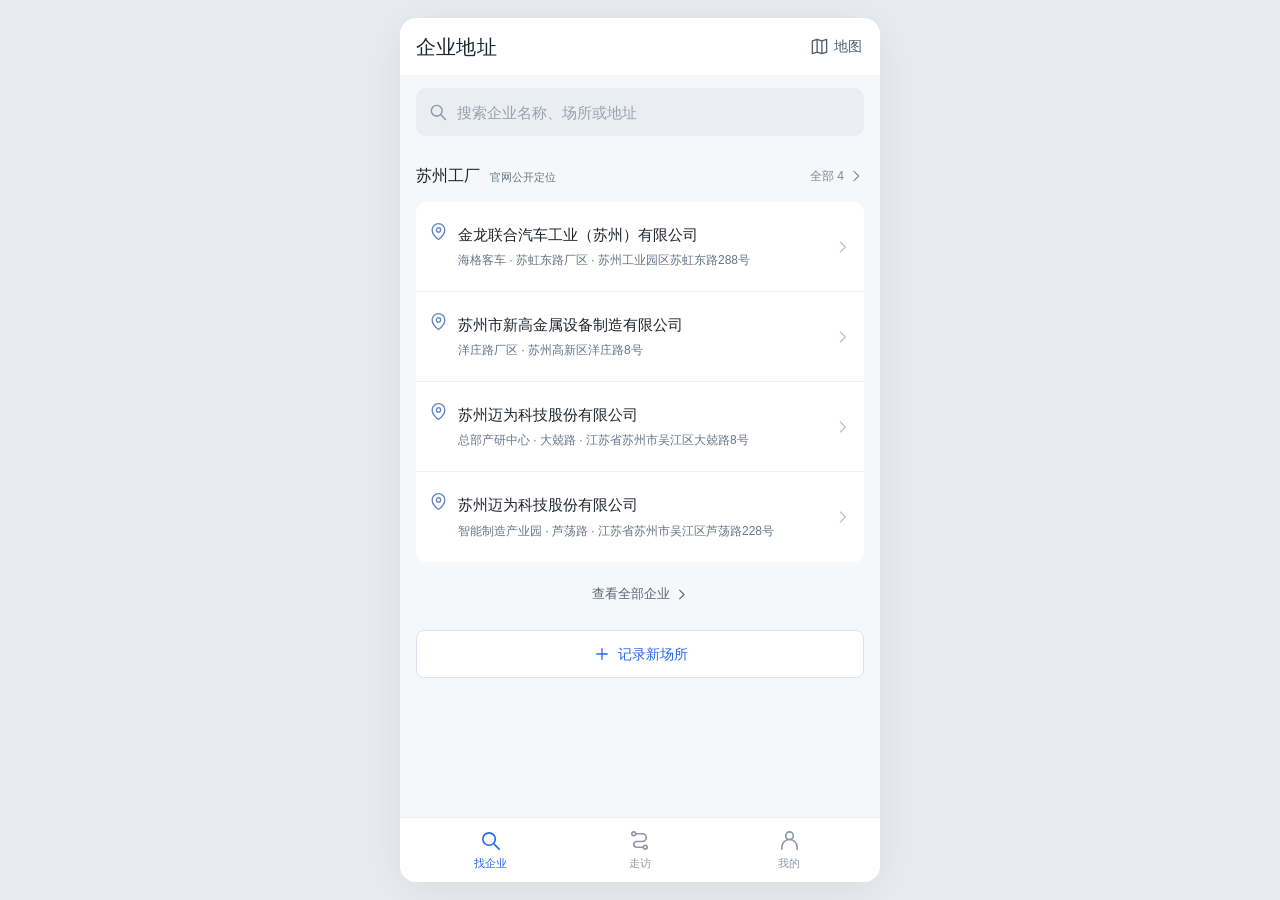
==== index.html @ 763f35fd "Refine mobile address recording, map and visit journeys" ====
﻿<!doctype html>
<html lang="zh-CN">
<head><meta charset="UTF-8"><meta name="viewport" content="width=device-width,initial-scale=1,viewport-fit=cover"><meta name="theme-color" content="#ffffff"><title>地址备忘录</title><link rel="stylesheet" href="vendor/leaflet-1.9.4/leaflet.css"><link rel="stylesheet" href="arrival-guide.css?v=20261104-h5-refine1"><link rel="stylesheet" href="user-styles.css?v=20261104-h5-refine1"><link rel="stylesheet" href="position-editor.css?v=20261104-h5-refine1"><link rel="stylesheet" href="h5-refinement.css?v=20261104-h5-refine1"></head>
<body>
<svg class="symbols" aria-hidden="true" xmlns="http://www.w3.org/2000/svg"><defs>
<symbol id="u-search" viewBox="0 0 24 24"><circle cx="10.5" cy="10.5" r="6.5"/><path d="m16 16 5 5"/></symbol><symbol id="u-map" viewBox="0 0 24 24"><path d="m3 5 6-2 6 2 6-2v16l-6 2-6-2-6 2V5ZM9 3v16m6-14v16"/></symbol><symbol id="u-route" viewBox="0 0 24 24"><circle cx="6" cy="5" r="2"/><circle cx="18" cy="19" r="2"/><path d="M8 5h7a4 4 0 0 1 0 8H9a3 3 0 0 0 0 6h7"/></symbol><symbol id="u-user" viewBox="0 0 24 24"><circle cx="12" cy="7" r="4"/><path d="M4 21v-2a8 8 0 0 1 16 0v2"/></symbol><symbol id="u-pin" viewBox="0 0 24 24"><path d="M20 10c0 6-8 12-8 12S4 16 4 10a8 8 0 1 1 16 0Z"/><circle cx="12" cy="10" r="2.7"/></symbol><symbol id="u-arrow" viewBox="0 0 24 24"><path d="m12 4 8 16-8-4-8 4 8-16Z"/></symbol><symbol id="u-plus" viewBox="0 0 24 24"><path d="M12 5v14M5 12h14"/></symbol><symbol id="u-camera" viewBox="0 0 24 24"><path d="M3 7h4l2-3h6l2 3h4v14H3V7Z"/><circle cx="12" cy="13" r="4"/></symbol><symbol id="u-close" viewBox="0 0 24 24"><path d="m6 6 12 12M6 18 18 6"/></symbol><symbol id="u-check" viewBox="0 0 24 24"><path d="m5 12 4 4L19 6"/></symbol><symbol id="u-clock" viewBox="0 0 24 24"><circle cx="12" cy="12" r="9"/><path d="M12 7v5l3 2"/></symbol><symbol id="u-chevron" viewBox="0 0 24 24"><path d="m9 5 7 7-7 7"/></symbol><symbol id="u-back" viewBox="0 0 24 24"><path d="m15 5-7 7 7 7"/></symbol><symbol id="u-more" viewBox="0 0 24 24"><circle cx="5" cy="12" r="1"/><circle cx="12" cy="12" r="1"/><circle cx="19" cy="12" r="1"/></symbol><symbol id="u-lock" viewBox="0 0 24 24"><rect x="5" y="10" width="14" height="11" rx="2"/><path d="M8 10V7a4 4 0 0 1 8 0v3"/></symbol><symbol id="u-info" viewBox="0 0 24 24"><circle cx="12" cy="12" r="9"/><path d="M12 11v6m0-10v1"/></symbol><symbol id="u-trash" viewBox="0 0 24 24"><path d="M4 7h16m-10 4v6m4-6v6M9 7V4h6v3l1 14H8L9 7Z"/></symbol>
<symbol id="u-edit" viewBox="0 0 24 24"><path d="m14 5 5 5M13 6 5 14l-1 6 6-1L21 8a2 2 0 0 0 0-3l-2-2a2 2 0 0 0-3 0l-3 3ZM11 4H5a2 2 0 0 0-2 2v14a1 1 0 0 0 1 1h14a2 2 0 0 0 2-2v-6"/></symbol>
</defs></svg>
<svg class="symbols" aria-hidden="true" xmlns="http://www.w3.org/2000/svg"><defs>
<symbol id="u-settings" viewBox="0 0 24 24"><path d="m9 3 1-1h4l1 3 3 1 3 2-1 4 1 4-3 2-3 1-1 3h-4l-1-3-3-1-3-2 1-4-1-4 3-2 3-1V3Z"/><circle cx="12" cy="12" r="3.5"/></symbol>
<symbol id="u-filter" viewBox="0 0 24 24"><path d="M4 5h16l-6 7v6l-4 2v-8L4 5Z"/></symbol>
<symbol id="u-down" viewBox="0 0 24 24"><path d="m6 9 6 6 6-6"/></symbol>
<symbol id="u-up" viewBox="0 0 24 24"><path d="m6 15 6-6 6 6"/></symbol>
<symbol id="u-sort" viewBox="0 0 24 24"><path d="M8 4v16m-4-4 4 4 4-4M16 20V4m-4 4 4-4 4 4"/></symbol>
<symbol id="u-list" viewBox="0 0 24 24"><path d="M8 6h12M8 12h12M8 18h12M3 6h1M3 12h1M3 18h1"/></symbol>
<symbol id="u-undo" viewBox="0 0 24 24"><path d="M4 10a8 8 0 1 1 1 8M4 4v6h6"/></symbol>
<symbol id="u-download" viewBox="0 0 24 24"><path d="M12 3v12m-4-4 4 4 4-4M4 15v5h16v-5"/></symbol>
<symbol id="u-phone" viewBox="0 0 24 24"><path d="M6 3h3l2 5-3 2a14 14 0 0 0 6 6l2-3 5 2v3a3 3 0 0 1-3 3C9 20 4 15 3 6a3 3 0 0 1 3-3Z"/></symbol>
</defs></svg>
<div class="phone-app">
  <header class="user-topbar"><div class="user-brand"><span class="brand-pin"><svg><use href="#u-pin"/></svg></span><span>地址备忘录<small>现场地址记录</small></span></div><button class="top-icon" data-action="guide" aria-label="使用说明"><svg><use href="#u-info"/></svg></button></header>
  <main id="user-content" tabindex="-1"></main>
  <nav class="user-tabbar" aria-label="主要导航"><button data-page="home" class="active"><svg><use href="#u-search"/></svg><span>找企业</span></button><button data-page="route"><svg><use href="#u-route"/></svg><span>走访</span><b id="user-route-count" hidden>0</b></button><button data-page="mine"><svg><use href="#u-user"/></svg><span>我的</span></button></nav>
</div>
<dialog id="user-modal"><div class="modal-head"><div><span class="eyebrow" id="user-modal-kicker">地址备忘录</span><h2 id="user-modal-title"></h2></div><button class="top-icon" data-action="close-modal" aria-label="关闭"><svg><use href="#u-close"/></svg></button></div><div id="user-modal-body"></div></dialog>
<aside id="user-detail" class="user-detail" hidden tabindex="-1" role="dialog" aria-modal="true"></aside><div id="user-backdrop" class="user-backdrop" hidden></div><div id="user-toast" class="user-toast" hidden role="status" aria-live="polite"></div><input id="user-photo-file" type="file" accept="image/jpeg,image/png,image/webp" hidden>
<script src="vendor/leaflet-1.9.4/leaflet.js"></script><script src="core.js"></script><script src="maps.js"></script><script src="guide-core.js"></script><script src="user-data.js?v=20261104-h5-refine1"></script><script src="factory-data.js?v=20261104-h5-refine1"></script><script src="location-map.js?v=20261104-h5-refine1"></script><script src="position-editor.js?v=20261104-h5-refine1"></script><script src="arrival-guide.js?v=20261104-h5-refine1"></script><script src="user-app.js?v=20261104-h5-refine1"></script>
</body></html>
---- vendor/leaflet-1.9.4/leaflet.css ----
/* required styles */

.leaflet-pane,
.leaflet-tile,
.leaflet-marker-icon,
.leaflet-marker-shadow,
.leaflet-tile-container,
.leaflet-pane > svg,
.leaflet-pane > canvas,
.leaflet-zoom-box,
.leaflet-image-layer,
.leaflet-layer {
	position: absolute;
	left: 0;
	top: 0;
	}
.leaflet-container {
	overflow: hidden;
	}
.leaflet-tile,
.leaflet-marker-icon,
.leaflet-marker-shadow {
	-webkit-user-select: none;
	   -moz-user-select: none;
	        user-select: none;
	  -webkit-user-drag: none;
	}
/* Prevents IE11 from highlighting tiles in blue */
.leaflet-tile::selection {
	background: transparent;
}
/* Safari renders non-retina tile on retina better with this, but Chrome is worse */
.leaflet-safari .leaflet-tile {
	image-rendering: -webkit-optimize-contrast;
	}
/* hack that prevents hw layers "stretching" when loading new tiles */
.leaflet-safari .leaflet-tile-container {
	width: 1600px;
	height: 1600px;
	-webkit-transform-origin: 0 0;
	}
.leaflet-marker-icon,
.leaflet-marker-shadow {
	display: block;
	}
/* .leaflet-container svg: reset svg max-width decleration shipped in Joomla! (joomla.org) 3.x */
/* .leaflet-container img: map is broken in FF if you have max-width: 100% on tiles */
.leaflet-container .leaflet-overlay-pane svg {
	max-width: none !important;
	max-height: none !important;
	}
.leaflet-container .leaflet-marker-pane img,
.leaflet-container .leaflet-shadow-pane img,
.leaflet-container .leaflet-tile-pane img,
.leaflet-container img.leaflet-image-layer,
.leaflet-container .leaflet-tile {
	max-width: none !important;
	max-height: none !important;
	width: auto;
	padding: 0;
	}

.leaflet-container img.leaflet-tile {
	/* See: https://bugs.chromium.org/p/chromium/issues/detail?id=600120 */
	mix-blend-mode: plus-lighter;
}

.leaflet-container.leaflet-touch-zoom {
	-ms-touch-action: pan-x pan-y;
	touch-action: pan-x pan-y;
	}
.leaflet-container.leaflet-touch-drag {
	-ms-touch-action: pinch-zoom;
	/* Fallback for FF which doesn't support pinch-zoom */
	touch-action: none;
	touch-action: pinch-zoom;
}
.leaflet-container.leaflet-touch-drag.leaflet-touch-zoom {
	-ms-touch-action: none;
	touch-action: none;
}
.leaflet-container {
	-webkit-tap-highlight-color: transparent;
}
.leaflet-container a {
	-webkit-tap-highlight-color: rgba(51, 181, 229, 0.4);
}
.leaflet-tile {
	filter: inherit;
	visibility: hidden;
	}
.leaflet-tile-loaded {
	visibility: inherit;
	}
.leaflet-zoom-box {
	width: 0;
	height: 0;
	-moz-box-sizing: border-box;
	     box-sizing: border-box;
	z-index: 800;
	}
/* workaround for https://bugzilla.mozilla.org/show_bug.cgi?id=888319 */
.leaflet-overlay-pane svg {
	-moz-user-select: none;
	}

.leaflet-pane         { z-index: 400; }

.leaflet-tile-pane    { z-index: 200; }
.leaflet-overlay-pane { z-index: 400; }
.leaflet-shadow-pane  { z-index: 500; }
.leaflet-marker-pane  { z-index: 600; }
.leaflet-tooltip-pane   { z-index: 650; }
.leaflet-popup-pane   { z-index: 700; }

.leaflet-map-pane canvas { z-index: 100; }
.leaflet-map-pane svg    { z-index: 200; }

.leaflet-vml-shape {
	width: 1px;
	height: 1px;
	}
.lvml {
	behavior: url(#default#VML);
	display: inline-block;
	position: absolute;
	}


/* control positioning */

.leaflet-control {
	position: relative;
	z-index: 800;
	pointer-events: visiblePainted; /* IE 9-10 doesn't have auto */
	pointer-events: auto;
	}
.leaflet-top,
.leaflet-bottom {
	position: absolute;
	z-index: 1000;
	pointer-events: none;
	}
.leaflet-top {
	top: 0;
	}
.leaflet-right {
	right: 0;
	}
.leaflet-bottom {
	bottom: 0;
	}
.leaflet-left {
	left: 0;
	}
.leaflet-control {
	float: left;
	clear: both;
	}
.leaflet-right .leaflet-control {
	float: right;
	}
.leaflet-top .leaflet-control {
	margin-top: 10px;
	}
.leaflet-bottom .leaflet-control {
	margin-bottom: 10px;
	}
.leaflet-left .leaflet-control {
	margin-left: 10px;
	}
.leaflet-right .leaflet-control {
	margin-right: 10px;
	}


/* zoom and fade animations */

.leaflet-fade-anim .leaflet-popup {
	opacity: 0;
	-webkit-transition: opacity 0.2s linear;
	   -moz-transition: opacity 0.2s linear;
	        transition: opacity 0.2s linear;
	}
.leaflet-fade-anim .leaflet-map-pane .leaflet-popup {
	opacity: 1;
	}
.leaflet-zoom-animated {
	-webkit-transform-origin: 0 0;
	    -ms-transform-origin: 0 0;
	        transform-origin: 0 0;
	}
svg.leaflet-zoom-animated {
	will-change: transform;
}

.leaflet-zoom-anim .leaflet-zoom-animated {
	-webkit-transition: -webkit-transform 0.25s cubic-bezier(0,0,0.25,1);
	   -moz-transition:    -moz-transform 0.25s cubic-bezier(0,0,0.25,1);
	        transition:         transform 0.25s cubic-bezier(0,0,0.25,1);
	}
.leaflet-zoom-anim .leaflet-tile,
.leaflet-pan-anim .leaflet-tile {
	-webkit-transition: none;
	   -moz-transition: none;
	        transition: none;
	}

.leaflet-zoom-anim .leaflet-zoom-hide {
	visibility: hidden;
	}


/* cursors */

.leaflet-interactive {
	cursor: pointer;
	}
.leaflet-grab {
	cursor: -webkit-grab;
	cursor:    -moz-grab;
	cursor:         grab;
	}
.leaflet-crosshair,
.leaflet-crosshair .leaflet-interactive {
	cursor: crosshair;
	}
.leaflet-popup-pane,
.leaflet-control {
	cursor: auto;
	}
.leaflet-dragging .leaflet-grab,
.leaflet-dragging .leaflet-grab .leaflet-interactive,
.leaflet-dragging .leaflet-marker-draggable {
	cursor: move;
	cursor: -webkit-grabbing;
	cursor:    -moz-grabbing;
	cursor:         grabbing;
	}

/* marker & overlays interactivity */
.leaflet-marker-icon,
.leaflet-marker-shadow,
.leaflet-image-layer,
.leaflet-pane > svg path,
.leaflet-tile-container {
	pointer-events: none;
	}

.leaflet-marker-icon.leaflet-interactive,
.leaflet-image-layer.leaflet-interactive,
.leaflet-pane > svg path.leaflet-interactive,
svg.leaflet-image-layer.leaflet-interactive path {
	pointer-events: visiblePainted; /* IE 9-10 doesn't have auto */
	pointer-events: auto;
	}

/* visual tweaks */

.leaflet-container {
	background: #ddd;
	outline-offset: 1px;
	}
.leaflet-container a {
	color: #0078A8;
	}
.leaflet-zoom-box {
	border: 2px dotted #38f;
	background: rgba(255,255,255,0.5);
	}


/* general typography */
.leaflet-container {
	font-family: "Helvetica Neue", Arial, Helvetica, sans-serif;
	font-size: 12px;
	font-size: 0.75rem;
	line-height: 1.5;
	}


/* general toolbar styles */

.leaflet-bar {
	box-shadow: 0 1px 5px rgba(0,0,0,0.65);
	border-radius: 4px;
	}
.leaflet-bar a {
	background-color: #fff;
	border-bottom: 1px solid #ccc;
	width: 26px;
	height: 26px;
	line-height: 26px;
	display: block;
	text-align: center;
	text-decoration: none;
	color: black;
	}
.leaflet-bar a,
.leaflet-control-layers-toggle {
	background-position: 50% 50%;
	background-repeat: no-repeat;
	display: block;
	}
.leaflet-bar a:hover,
.leaflet-bar a:focus {
	background-color: #f4f4f4;
	}
.leaflet-bar a:first-child {
	border-top-left-radius: 4px;
	border-top-right-radius: 4px;
	}
.leaflet-bar a:last-child {
	border-bottom-left-radius: 4px;
	border-bottom-right-radius: 4px;
	border-bottom: none;
	}
.leaflet-bar a.leaflet-disabled {
	cursor: default;
	background-color: #f4f4f4;
	color: #bbb;
	}

.leaflet-touch .leaflet-bar a {
	width: 30px;
	height: 30px;
	line-height: 30px;
	}
.leaflet-touch .leaflet-bar a:first-child {
	border-top-left-radius: 2px;
	border-top-right-radius: 2px;
	}
.leaflet-touch .leaflet-bar a:last-child {
	border-bottom-left-radius: 2px;
	border-bottom-right-radius: 2px;
	}

/* zoom control */

.leaflet-control-zoom-in,
.leaflet-control-zoom-out {
	font: bold 18px 'Lucida Console', Monaco, monospace;
	text-indent: 1px;
	}

.leaflet-touch .leaflet-control-zoom-in, .leaflet-touch .leaflet-control-zoom-out  {
	font-size: 22px;
	}


/* layers control */

.leaflet-control-layers {
	box-shadow: 0 1px 5px rgba(0,0,0,0.4);
	background: #fff;
	border-radius: 5px;
	}
.leaflet-control-layers-toggle {
	background-image: url(images/layers.png);
	width: 36px;
	height: 36px;
	}
.leaflet-retina .leaflet-control-layers-toggle {
	background-image: url(images/layers-2x.png);
	background-size: 26px 26px;
	}
.leaflet-touch .leaflet-control-layers-toggle {
	width: 44px;
	height: 44px;
	}
.leaflet-control-layers .leaflet-control-layers-list,
.leaflet-control-layers-expanded .leaflet-control-layers-toggle {
	display: none;
	}
.leaflet-control-layers-expanded .leaflet-control-layers-list {
	display: block;
	position: relative;
	}
.leaflet-control-layers-expanded {
	padding: 6px 10px 6px 6px;
	color: #333;
	background: #fff;
	}
.leaflet-control-layers-scrollbar {
	overflow-y: scroll;
	overflow-x: hidden;
	padding-right: 5px;
	}
.leaflet-control-layers-selector {
	margin-top: 2px;
	position: relative;
	top: 1px;
	}
.leaflet-control-layers label {
	display: block;
	font-size: 13px;
	font-size: 1.08333em;
	}
.leaflet-control-layers-separator {
	height: 0;
	border-top: 1px solid #ddd;
	margin: 5px -10px 5px -6px;
	}

/* Default icon URLs */
.leaflet-default-icon-path { /* used only in path-guessing heuristic, see L.Icon.Default */
	background-image: url(images/marker-icon.png);
	}


/* attribution and scale controls */

.leaflet-container .leaflet-control-attribution {
	background: #fff;
	background: rgba(255, 255, 255, 0.8);
	margin: 0;
	}
.leaflet-control-attribution,
.leaflet-control-scale-line {
	padding: 0 5px;
	color: #333;
	line-height: 1.4;
	}
.leaflet-control-attribution a {
	text-decoration: none;
	}
.leaflet-control-attribution a:hover,
.leaflet-control-attribution a:focus {
	text-decoration: underline;
	}
.leaflet-attribution-flag {
	display: inline !important;
	vertical-align: baseline !important;
	width: 1em;
	height: 0.6669em;
	}
.leaflet-left .leaflet-control-scale {
	margin-left: 5px;
	}
.leaflet-bottom .leaflet-control-scale {
	margin-bottom: 5px;
	}
.leaflet-control-scale-line {
	border: 2px solid #777;
	border-top: none;
	line-height: 1.1;
	padding: 2px 5px 1px;
	white-space: nowrap;
	-moz-box-sizing: border-box;
	     box-sizing: border-box;
	background: rgba(255, 255, 255, 0.8);
	text-shadow: 1px 1px #fff;
	}
.leaflet-control-scale-line:not(:first-child) {
	border-top: 2px solid #777;
	border-bottom: none;
	margin-top: -2px;
	}
.leaflet-control-scale-line:not(:first-child):not(:last-child) {
	border-bottom: 2px solid #777;
	}

.leaflet-touch .leaflet-control-attribution,
.leaflet-touch .leaflet-control-layers,
.leaflet-touch .leaflet-bar {
	box-shadow: none;
	}
.leaflet-touch .leaflet-control-layers,
.leaflet-touch .leaflet-bar {
	border: 2px solid rgba(0,0,0,0.2);
	background-clip: padding-box;
	}


/* popup */

.leaflet-popup {
	position: absolute;
	text-align: center;
	margin-bottom: 20px;
	}
.leaflet-popup-content-wrapper {
	padding: 1px;
	text-align: left;
	border-radius: 12px;
	}
.leaflet-popup-content {
	margin: 13px 24px 13px 20px;
	line-height: 1.3;
	font-size: 13px;
	font-size: 1.08333em;
	min-height: 1px;
	}
.leaflet-popup-content p {
	margin: 17px 0;
	margin: 1.3em 0;
	}
.leaflet-popup-tip-container {
	width: 40px;
	height: 20px;
	position: absolute;
	left: 50%;
	margin-top: -1px;
	margin-left: -20px;
	overflow: hidden;
	pointer-events: none;
	}
.leaflet-popup-tip {
	width: 17px;
	height: 17px;
	padding: 1px;

	margin: -10px auto 0;
	pointer-events: auto;

	-webkit-transform: rotate(45deg);
	   -moz-transform: rotate(45deg);
	    -ms-transform: rotate(45deg);
	        transform: rotate(45deg);
	}
.leaflet-popup-content-wrapper,
.leaflet-popup-tip {
	background: white;
	color: #333;
	box-shadow: 0 3px 14px rgba(0,0,0,0.4);
	}
.leaflet-container a.leaflet-popup-close-button {
	position: absolute;
	top: 0;
	right: 0;
	border: none;
	text-align: center;
	width: 24px;
	height: 24px;
	font: 16px/24px Tahoma, Verdana, sans-serif;
	color: #757575;
	text-decoration: none;
	background: transparent;
	}
.leaflet-container a.leaflet-popup-close-button:hover,
.leaflet-container a.leaflet-popup-close-button:focus {
	color: #585858;
	}
.leaflet-popup-scrolled {
	overflow: auto;
	}

.leaflet-oldie .leaflet-popup-content-wrapper {
	-ms-zoom: 1;
	}
.leaflet-oldie .leaflet-popup-tip {
	width: 24px;
	margin: 0 auto;

	-ms-filter: "progid:DXImageTransform.Microsoft.Matrix(M11=0.70710678, M12=0.70710678, M21=-0.70710678, M22=0.70710678)";
	filter: progid:DXImageTransform.Microsoft.Matrix(M11=0.70710678, M12=0.70710678, M21=-0.70710678, M22=0.70710678);
	}

.leaflet-oldie .leaflet-control-zoom,
.leaflet-oldie .leaflet-control-layers,
.leaflet-oldie .leaflet-popup-content-wrapper,
.leaflet-oldie .leaflet-popup-tip {
	border: 1px solid #999;
	}


/* div icon */

.leaflet-div-icon {
	background: #fff;
	border: 1px solid #666;
	}


/* Tooltip */
/* Base styles for the element that has a tooltip */
.leaflet-tooltip {
	position: absolute;
	padding: 6px;
	background-color: #fff;
	border: 1px solid #fff;
	border-radius: 3px;
	color: #222;
	white-space: nowrap;
	-webkit-user-select: none;
	-moz-user-select: none;
	-ms-user-select: none;
	user-select: none;
	pointer-events: none;
	box-shadow: 0 1px 3px rgba(0,0,0,0.4);
	}
.leaflet-tooltip.leaflet-interactive {
	cursor: pointer;
	pointer-events: auto;
	}
.leaflet-tooltip-top:before,
.leaflet-tooltip-bottom:before,
.leaflet-tooltip-left:before,
.leaflet-tooltip-right:before {
	position: absolute;
	pointer-events: none;
	border: 6px solid transparent;
	background: transparent;
	content: "";
	}

/* Directions */

.leaflet-tooltip-bottom {
	margin-top: 6px;
}
.leaflet-tooltip-top {
	margin-top: -6px;
}
.leaflet-tooltip-bottom:before,
.leaflet-tooltip-top:before {
	left: 50%;
	margin-left: -6px;
	}
.leaflet-tooltip-top:before {
	bottom: 0;
	margin-bottom: -12px;
	border-top-color: #fff;
	}
.leaflet-tooltip-bottom:before {
	top: 0;
	margin-top: -12px;
	margin-left: -6px;
	border-bottom-color: #fff;
	}
.leaflet-tooltip-left {
	margin-left: -6px;
}
.leaflet-tooltip-right {
	margin-left: 6px;
}
.leaflet-tooltip-left:before,
.leaflet-tooltip-right:before {
	top: 50%;
	margin-top: -6px;
	}
.leaflet-tooltip-left:before {
	right: 0;
	margin-right: -12px;
	border-left-color: #fff;
	}
.leaflet-tooltip-right:before {
	left: 0;
	margin-left: -12px;
	border-right-color: #fff;
	}

/* Printing */

@media print {
	/* Prevent printers from removing background-images of controls. */
	.leaflet-control {
		-webkit-print-color-adjust: exact;
		print-color-adjust: exact;
		}
	}
---- arrival-guide.css ----
/* Photo instructions use a continuous reading surface, like an on-site guide. */
#arrival-dialog{--ag-text:#242a2e;--ag-muted:#727b82;--ag-line:#e9ecee;--ag-accent:#dc7434;color:var(--ag-text);border:0;border-radius:0;padding:0;margin:0 auto;top:0;bottom:0;width:100%;max-width:520px;height:100dvh;max-height:100dvh;background:#f5f6f7;overflow:hidden;box-shadow:0 0 28px #0002;font-family:"Microsoft YaHei","PingFang SC",system-ui,sans-serif;font-size:14px;line-height:1.6}
#arrival-dialog[open]{display:flex;flex-direction:column}
#arrival-dialog::backdrop{background:#17242c60;backdrop-filter:none}
#arrival-dialog button{font:inherit;line-height:1.4;border:0;background:transparent;color:inherit;min-height:44px;cursor:pointer}
#arrival-dialog button:disabled{color:#b6bcc1;cursor:default}
#arrival-dialog button:focus-visible,#arrival-dialog textarea:focus-visible{outline:2px solid #167865;outline-offset:-2px}
#arrival-dialog button svg{width:18px;height:18px;flex-shrink:0}
#arrival-dialog h2{font-size:15px;font-weight:600;margin:0;line-height:1.5}
#arrival-dialog p{margin:0;white-space:pre-wrap;overflow-wrap:anywhere}
#arrival-dialog textarea{font-family:inherit;font-size:16px;line-height:1.65;width:100%;resize:vertical;color:var(--ag-text);border:0;background:#f6f7f8;border-radius:4px;padding:12px;min-height:78px;box-sizing:border-box;display:block}
#arrival-dialog textarea::placeholder{color:#929aa1;font-size:14px}
.ag-bar{height:52px;flex-shrink:0;display:grid;grid-template-columns:86px 1fr 86px;align-items:center;background:#fff;border-bottom:1px solid var(--ag-line);z-index:2}
.ag-bar h1{text-align:center;font-size:17px;font-weight:600;margin:0}
#arrival-dialog .ag-bar button{padding:10px}
#arrival-dialog .ag-bar>button:first-child{justify-self:start;width:48px;display:grid;place-items:center}
#arrival-dialog .ag-text{font-size:13px;color:#4c565f}
.ag-body{flex:1;min-height:0;overflow-y:auto;overscroll-behavior:contain;-webkit-overflow-scrolling:touch;scroll-padding-top:12px;padding-bottom:18px}
.ag-place{padding:0 10px;background:#fff}
.ag-cover{height:236px;background:#e9edef;overflow:hidden;position:relative}
.ag-cover>svg,.ag-cover>img{width:100%;height:100%;object-fit:cover;stroke:none}
.ag-cover:has(>svg)::after{content:"示例";position:absolute;top:10px;left:10px;font-size:11px;padding:1px 6px;color:#56666b;background:#ffffffe0;border-radius:2px}
.ag-cover-info{position:absolute;inset:auto 0 0;padding:38px 13px 13px;background:linear-gradient(transparent,#000c);color:#fff;display:flex;gap:10px;align-items:flex-end}
.ag-cover-info>div{min-width:0;flex:1}
#arrival-dialog .ag-cover-info h2{font-size:18px;font-weight:500;line-height:1.4;margin-bottom:6px;overflow-wrap:anywhere}
.ag-cover-info p{font-size:12px;line-height:1.5;color:#ffffffe6}
#arrival-dialog .ag-cover-info>button{display:flex;flex-direction:column;align-items:center;justify-content:center;color:#fff;font-size:11px;padding:2px 0;min-width:42px;gap:3px}
#arrival-dialog .ag-cover-info>button svg{width:22px;height:22px}
.ag-parking{margin:0;padding:12px 10px 10px}
#arrival-dialog .ag-parking h2{font-weight:500;color:#575d61;padding:0 7px 8px}
.ag-parking p{color:#34393d;font-size:14px;background:#fff;border-radius:4px;padding:12px 13px;line-height:1.6}
.ag-route{margin-top:8px;padding:0 10px 12px}
.ag-section-head{display:flex;align-items:center;justify-content:space-between;gap:8px;padding:0 7px;margin-bottom:2px;min-height:46px}
#arrival-dialog .ag-section-head h2{font-weight:500;color:#575d61;font-size:16px}
#arrival-dialog .ag-section-head>button{display:flex;align-items:center;gap:3px;font-size:12px;color:#555d63;padding:8px 0}
#arrival-dialog .ag-section-head>button svg{width:14px;height:14px}
.ag-reader{background:#f7f7f7;padding-bottom:max(12px,env(safe-area-inset-bottom))}
.ag-timeline{margin:0;padding:18px 0 0;list-style:none;background:#fff;border-radius:4px}
.ag-read-step{display:flex;gap:8px;position:relative;padding:0 0 30px}
.ag-read-step:not(:last-child)::before{content:"";position:absolute;left:13px;top:30px;bottom:4px;border-left:2px dotted #e7e7e7}
.ag-step-num{width:26px;flex-shrink:0;font-size:20px;line-height:1.3;color:var(--ag-accent);font-variant-numeric:tabular-nums;background:#fff;z-index:1}
.ag-step-content{min-width:0;flex:1}
.ag-step-content>p{font-size:14px;color:#666;line-height:1.5;padding:0 8px 13px 0}
#arrival-dialog .ag-step-photo{position:relative;width:100%;display:block;padding:0;overflow:hidden;text-align:left;border-radius:3px}
.ag-step-photo canvas,.ag-step-content>canvas{width:100%;height:auto;display:block;background:#eef1f3;min-height:100px}
.ag-step-photo>span{position:absolute;right:6px;bottom:6px;background:#17242ca8;color:#fff;font-size:10px;border-radius:3px;padding:4px 6px}
#arrival-dialog .ag-step-photo>span svg{height:12px;width:12px}
.ag-footer{flex-shrink:0;padding:10px 16px max(8px,env(safe-area-inset-bottom));background:#fff;border-top:1px solid var(--ag-line);display:flex;flex-direction:column;gap:4px}
#arrival-dialog .ag-primary{background:#087f70;color:#fff;width:100%;border-radius:5px;min-height:46px;font-size:15px;font-weight:500;padding:10px 14px;display:flex;gap:6px;align-items:center;justify-content:center}
#arrival-dialog .ag-primary:disabled{background:#c5cecc;color:#fff}
.ag-footer>small{font-size:10px;color:#8c969c;text-align:center}
.ag-updated{font-size:11px;color:#858e94;padding:14px}
.ag-edit-intro{padding:17px 16px;background:#fff}
.ag-edit-intro p{font-size:12px;color:#7c858d;margin-top:4px!important}
.ag-position,.ag-parking-edit{padding:14px 16px;background:white;margin-top:8px}
.ag-position>div{display:flex;align-items:center;justify-content:space-between}
#arrival-dialog .ag-position button{font-size:12px;color:#087f70;display:flex;align-items:center;gap:4px;padding:4px 0}
.ag-coordinate,.ag-position-hint{font-size:11px;color:#7c858d;margin:1px 0 10px!important}
.ag-field{display:block}
.ag-field>span{display:block;font-size:13px;margin:0 0 7px;font-weight:500}
.ag-edit-route-head{padding:18px 16px 10px}
.ag-edit-route-head>p{color:#7c858d;font-size:12px;margin-top:3px!important}
.ag-edit-step{background:#fff;padding:10px 14px 14px;margin:0 12px 10px;border:1px solid var(--ag-line);border-radius:5px;scroll-margin-top:12px}
.ag-edit-step>header{display:flex;align-items:center;justify-content:space-between;gap:4px;margin-bottom:7px}
.ag-edit-step>header>b{font-size:14px;font-weight:550;white-space:nowrap}
.ag-edit-step>header>b>span{font-size:19px;color:var(--ag-accent);margin-right:5px;font-weight:400}
.ag-edit-step>header>div{display:flex;gap:0}
#arrival-dialog .ag-edit-step>header button{min-width:44px;padding:4px;color:#7c858d;font-size:18px}
#arrival-dialog .ag-edit-step>header button:disabled{color:#c9cfd3}
.ag-photo-input{position:relative;display:block;min-height:130px;background:#f6f7f8;border:1px dashed #d7dde0;border-radius:4px;overflow:hidden;cursor:pointer}
.ag-photo-input canvas{display:block;width:100%;height:auto}
.ag-photo-input input,.ag-feedback-upload input{position:absolute;width:100%;height:100%;inset:0;opacity:0;cursor:pointer}
.ag-photo-input:focus-within,.ag-feedback-upload:focus-within{outline:2px solid #167865}
.ag-photo-empty{min-height:130px;display:flex;flex-direction:column;align-items:center;justify-content:center;gap:7px;color:#606d76;font-size:14px}
.ag-photo-empty svg{width:28px;height:28px;color:#86949d}
.ag-photo-empty small{font-size:11px;color:#919ba2}
.ag-replace{position:absolute;bottom:7px;right:7px;color:#fff;background:#17242ca8;padding:4px 8px;border-radius:3px;font-size:11px}
.ag-photo-tools{display:flex;align-items:center;justify-content:space-between;gap:6px}
#arrival-dialog .ag-photo-tools button{font-size:12px;color:#697880;padding:0 2px}
.ag-step-text{display:block;margin-top:10px;background:#f6f7f8;border-radius:4px}
#arrival-dialog .ag-step-text textarea{min-height:90px;padding-bottom:0}
.ag-step-text small{font-size:11px;color:#969fa6;display:block;text-align:right;padding:3px 10px 7px}
#arrival-dialog .ag-add-step{border:1px dashed #cbd3d7;border-radius:5px;margin:2px 12px 12px;width:calc(100% - 24px);min-height:48px;display:flex;align-items:center;justify-content:center;gap:6px;background:white;color:#556770;font-size:14px}
.ag-error{margin:10px 14px!important;font-size:13px;color:#a63b27;background:#fff0ea;padding:10px;border-radius:4px}
.ag-busy{color:#087f70;font-size:12px;padding:8px 16px}
.ag-feedback-form{padding:20px 16px;background:#fff}
.ag-feedback-form>p{font-size:12px;color:#838d95;margin-top:4px!important}
.ag-feedback-upload{display:flex;align-items:center;justify-content:center;flex-direction:column;gap:6px;width:100px;height:100px;border:1px solid #d5dce0;border-radius:5px;position:relative;margin:14px 0 22px;color:#818b92;overflow:hidden;font-size:13px}
.ag-feedback-upload svg{width:28px;height:28px}
.ag-feedback-upload img{width:100%;height:100%;object-fit:cover}
.ag-feedback-text{display:block;background:#f6f7f8;border-radius:4px}
.ag-feedback-text b{display:block;font-size:15px;padding:0 0 12px;background:#fff;font-weight:600}
.ag-feedback-text small{display:block;text-align:right;padding:0 12px 8px;color:#98a0a6;font-size:12px}
.ag-local-note{padding-top:14px;line-height:1.7}
.ag-feedback-list{background:#fff;margin-top:8px;padding:14px}
.ag-feedback-record{padding:10px 0;border-bottom:1px solid var(--ag-line)}
.ag-feedback-record p{font-size:13px}
.ag-feedback-record small{font-size:11px;color:#8b969e}
.ag-record-tools{margin:12px 16px}
#arrival-dialog .ag-record-tools button{display:flex;align-items:center;justify-content:space-between;width:100%;font-size:13px;color:#6f787e}
.ag-submit{gap:8px;border-top:0;padding:8px 16px max(12px,env(safe-area-inset-bottom))}
#arrival-dialog .ag-submit .ag-primary{border-radius:24px;background:#ffdf47;color:#282c30;font-weight:500}
.ag-submit>small{font-size:11px;color:#989c9f}
#arrival-dialog .ag-feedback-photo{width:80px;padding:0;display:block;margin:6px 0}
.ag-feedback-photo img{display:block;width:80px;height:70px;object-fit:cover;border-radius:3px}
.ag-preview-note{font-size:12px;color:#986a31;background:#fff5e7;padding:8px 16px}
.ag-preview-title{padding:18px 16px 10px}
.ag-preview-timeline{background:white;padding:16px}
.ag-annotation{padding:16px;background:#f3f4f5}
.ag-annotation p{font-size:12px;color:#77828b;padding:0 0 12px}
#ag-mark-canvas{display:block;width:100%;height:auto;background:#e1e6e9;touch-action:none;cursor:crosshair}
.ag-mark-tools{display:flex;margin:12px 0;gap:8px}
#arrival-dialog .ag-mark-tools button{flex:1;border:1px solid #d1d9de;border-radius:4px;background:#fff;font-size:13px}
#arrival-dialog .ag-mark-tools button.active{border-color:#087f70;color:#087f70;background:#ecf4f1}
#arrival-dialog.ag-dark{background:#171b1e;color:#fff}
.ag-dark .ag-bar{background:#171b1e;border-color:#303639}
#arrival-dialog.ag-dark .ag-text{color:#fff}
.ag-lightbox{flex:1;min-height:0;overflow:auto;display:flex;align-items:center}
.ag-lightbox canvas{width:100%;height:auto;display:block;flex-shrink:0}
.ag-lightbox.ag-zoomed{display:block}
.ag-lightbox.ag-zoomed canvas{width:200%;max-width:none}
.ag-photo-caption{font-size:13px;flex-shrink:0;padding:16px 16px max(20px,env(safe-area-inset-bottom))}
.ag-empty{padding:35px 10px;color:#8a949c;text-align:center;font-size:14px}
#arrival-dialog .ag-empty button{display:block;margin:8px auto;color:#087f70}
.ag-exit{padding:24px 16px}
.ag-exit>p{margin:8px 0 24px!important;color:#717d85}
.ag-exit>button{margin:8px 0;width:100%}
.ag-sr{position:absolute;width:1px;height:1px;padding:0;overflow:hidden;clip:rect(0,0,0,0);white-space:nowrap}
.arrival-preview{border:1px solid #e5e9e8;background:white;border-radius:5px;overflow:hidden}
.arrival-preview-head{display:flex;align-items:center;justify-content:space-between;gap:10px;padding:0 12px}
.arrival-preview-head h2{font-size:14px!important;margin:0!important}
.arrival-preview-head button{border:0;background:none;min-height:44px;color:#677b72;font-size:12px}
.arrival-preview-open{display:flex;gap:12px;width:100%;text-align:left;background:white;border:0;border-top:1px solid #eef1ee;padding:12px;align-items:center;min-height:74px}
.arrival-preview-open>span{flex:1;font-size:13px;line-height:1.7;white-space:pre-wrap;display:-webkit-box;-webkit-line-clamp:2;-webkit-box-orient:vertical;overflow:hidden}
.arrival-preview-open>svg{flex-shrink:0;color:#8d9c94;width:16px}
.arrival-preview-foot{border-top:1px solid #eef1ee;padding:9px 12px;font-size:11px;color:#91a097}
@media(min-width:521px){#arrival-dialog{top:12px;bottom:12px;height:calc(100dvh - 24px);max-height:calc(100dvh - 24px);border-radius:10px}}

.ag-public-source{display:flex;align-items:center;justify-content:space-between;gap:8px;padding:8px 16px;background:#fff;border-bottom:1px solid #eef1ee;font-size:12px;color:#819087}.ag-public-source a{color:#49836a;flex-shrink:0;display:flex;align-items:center;min-height:44px;text-decoration:none}
.ag-cover.ag-cover-compact{height:112px}.ag-cover-empty{height:100%;display:flex;align-items:flex-start;justify-content:center;gap:7px;padding:16px 16px 62px;background:#edf1f3;color:#859198;font-size:12px}.ag-cover-empty svg{width:18px;height:18px}.ag-cover-compact .ag-cover-info{padding:19px 13px 10px;background:linear-gradient(transparent,#000b)}.ag-cover-compact .ag-cover-info h2{font-size:16px}
---- user-styles.css ----
@charset "UTF-8";
:root{--ink:#20242b;--muted:#858b94;--line:#edf0f3;--blue:#2867e8;--blue-soft:#eef4ff;--surface:#f6f7f9;--nav:calc(64px + env(safe-area-inset-bottom));font-family:-apple-system,BlinkMacSystemFont,"Segoe UI","Microsoft YaHei",sans-serif;color:var(--ink);font-synthesis:none}
*{box-sizing:border-box}body{margin:0;background:#e8ebef;font-size:15px;line-height:1.5}button,input,textarea,select{font:inherit;color:inherit}button,a{-webkit-tap-highlight-color:transparent}button{cursor:pointer;border:0;background:none;min-height:44px}button:disabled{color:#bec3cb!important;cursor:default}button:focus-visible,a:focus-visible,input:focus-visible,textarea:focus-visible{outline:2px solid var(--blue);outline-offset:2px}input,textarea{font-size:16px}button svg,a svg{flex-shrink:0}svg{width:22px;height:22px;fill:none;stroke:currentColor;stroke-width:1.7;stroke-linecap:round;stroke-linejoin:round;vertical-align:middle}.symbols{position:absolute;width:0;height:0;overflow:hidden}[hidden]{display:none!important}h1,h2,h3,p{margin:0}h2{font-size:17px;line-height:1.5}small{font-size:12px}.muted{color:var(--muted)}.sr-only{position:absolute;width:1px;height:1px;overflow:hidden;clip:rect(0,0,0,0)}
.phone-app{width:100%;max-width:480px;min-height:100dvh;margin:auto;background:var(--surface);position:relative}.user-topbar{height:58px;background:white;display:flex;align-items:center;justify-content:space-between;padding:0 16px;position:sticky;top:0;z-index:20;border-bottom:1px solid #f5f6f7}.page-heading{display:flex;align-items:center;gap:4px;min-width:0}.page-heading h1{font-size:20px;font-weight:650;letter-spacing:.2px}.page-heading>.icon-button{margin-left:-12px}.header-action{display:flex;gap:5px;align-items:center;padding:0 2px;color:#545d6c;font-size:14px}.header-action svg{width:19px;height:19px}.icon-button{display:inline-flex;align-items:center;justify-content:center;padding:10px;min-width:44px;min-height:44px;color:#79818e;border-radius:8px}.icon-button.is-added{color:var(--blue)}.icon-button:active{background:#eff2f6}#user-content{padding:0 16px calc(var(--nav) + 24px);min-height:calc(100dvh - 58px)}#user-content.has-dock{padding-bottom:calc(var(--nav) + 104px)}
.user-tabbar{position:fixed;bottom:0;left:50%;transform:translateX(-50%);width:100%;max-width:480px;min-height:var(--nav);padding:5px 16px calc(5px + env(safe-area-inset-bottom));display:flex;background:#fff;border-top:1px solid var(--line);z-index:30}.user-tabbar button{flex:1;position:relative;display:flex;flex-direction:column;align-items:center;justify-content:center;gap:3px;color:#9197a0;font-size:11px;min-height:54px}.user-tabbar button svg{width:23px;height:23px}.user-tabbar .active{color:var(--blue);font-weight:600}.user-tabbar b{position:absolute;top:3px;left:calc(50% + 8px);font-size:10px;color:#fff;background:#ef7557;min-width:16px;height:16px;line-height:16px;border-radius:8px;padding:0 4px}
.search-area{padding:12px 0 4px}.search-box{height:48px;display:flex;align-items:center;gap:9px;border-radius:10px;background:#eaeef3;padding:0 12px;color:#8b94a2}.search-box>svg{width:20px;height:20px}.search-box input{flex:1;min-width:0;width:100%;border:0;outline:0;background:none;height:48px;font-size:15px;color:var(--ink);padding:0}.search-box input::-webkit-search-cancel-button{display:none}.search-box input::placeholder{color:#9aA1ad}.clear-search{display:none;min-width:32px;min-height:44px;margin-right:-8px;padding:4px}.clear-search.visible{display:grid;place-items:center}.clear-search svg{width:17px;height:17px}.recent-section{padding-top:18px}.section-heading{display:flex;align-items:center;justify-content:space-between;gap:6px;min-height:52px}.section-heading h2{font-size:16px;font-weight:600}.section-heading h2 small{font-weight:400;color:#949ba6;margin-left:4px}.section-heading>.icon-button{margin-right:-8px}.recent-list{background:#fff;border-radius:12px;overflow:hidden}.recent-item{display:flex;align-items:center;gap:12px;padding:16px 14px;width:100%;text-align:left;border-bottom:1px solid var(--line)}.recent-item:last-child{border-bottom:0}.recent-icon{color:#a4abb5;align-self:flex-start;margin-top:2px}.recent-icon svg{width:19px;height:19px}.recent-item>span:nth-child(2){min-width:0;flex:1}.recent-item b{font-size:15px;font-weight:500;display:block;line-height:1.55}.recent-item small{display:block;font-size:12px;color:#9299a3;white-space:nowrap;overflow:hidden;text-overflow:ellipsis;margin-top:5px}.recent-item>svg{width:17px;color:#bdc2ca}.browse-all{display:flex;align-items:center;justify-content:center;gap:4px;width:100%;color:#7d8796;font-size:13px;margin-top:18px}.browse-all svg{width:15px;height:15px}.quiet-empty{padding:22px 16px;text-align:center;color:#929aa7;font-size:13px}.search-tools{display:flex;align-items:center;justify-content:space-between;gap:8px;padding-top:8px}.filter-scroll{display:flex;gap:8px;min-width:0}.filter-chip{display:inline-flex;align-items:center;gap:5px;min-height:40px;color:#6d7685;background:#fff;border-radius:7px;padding:0 10px;font-size:13px;white-space:nowrap}.filter-chip svg{width:15px;height:15px}.filter-chip.selected{color:var(--blue);background:var(--blue-soft)}.result-summary{display:flex;align-items:center;justify-content:space-between;min-height:38px;color:#8f98a5;font-size:12px}.result-summary button{color:#8a94a3;font-size:12px;min-height:36px}.result-list{background:white;border-radius:12px;overflow:hidden}.result-card{padding:0 14px;border-bottom:1px solid var(--line)}.result-card:last-child{border-bottom:0}.result-main{width:100%;text-align:left;display:block;padding:17px 0 0}.result-title{display:flex;gap:8px;align-items:flex-start}.result-title h2{font-size:16px;font-weight:600;line-height:1.5;flex:1;overflow-wrap:anywhere}.result-title>svg{width:16px;height:20px;color:#c0c6ce}.place-name{font-size:13px;color:#747d8b;margin-top:7px;display:flex;align-items:center;flex-wrap:wrap;gap:7px}.status{font-size:11px;display:inline-flex;align-items:center;gap:4px;border-radius:3px;padding:1px 5px;white-space:nowrap;color:#85909f;background:#f0f2f5}.status.verified{color:#4d9472;background:#eff7f2}.status.pending{color:#b58c42;background:#fcf6e9}.status.review{color:#c57754;background:#fdf0e9}.status.unlocated{color:#8c95a1;background:#f0f2f6}.result-address{font-size:13px;line-height:1.6;color:#8d95a1;margin-top:6px;overflow-wrap:anywhere}.result-bottom{display:flex;justify-content:space-between;align-items:center;gap:4px;padding:6px 0 9px}.result-tags{display:flex;gap:5px;min-width:0;flex-wrap:wrap;flex:1}.result-tags span{font-size:11px;color:#8f98a4;background:#f5f6f8;padding:2px 5px;white-space:nowrap}.result-actions{display:flex;align-items:center;gap:0;flex-shrink:0}.result-actions .icon-button{min-width:36px;padding:9px 7px}.result-actions .icon-button svg{width:19px;height:19px}.compact-primary{display:inline-flex;align-items:center;justify-content:center;gap:5px;min-height:38px;background:var(--blue);color:#fff;border-radius:7px;padding:0 11px;font-size:13px;margin-left:5px}.compact-primary svg{width:15px;height:15px}.result-actions .compact-primary{min-height:44px}
.primary,.secondary,.plain-button,.danger-button{display:inline-flex;align-items:center;justify-content:center;gap:7px;min-height:46px;font-size:15px;padding:10px 18px;border-radius:9px;text-decoration:none}.primary{color:#fff;background:var(--blue);font-weight:500}.secondary{color:var(--blue);background:var(--blue-soft)}.plain-button{color:#646f80;background:#fff}.danger-button{color:#fff;background:#d66b59}.text-button{font-size:12px;color:#7e8896;display:inline-flex;gap:4px;align-items:center;padding:0}.text-button svg{width:16px;height:16px}.empty{padding:60px 18px;text-align:center}.empty>svg{width:40px;height:40px;color:#b7bfcd;margin-bottom:16px}.empty h2{font-size:16px;color:#576273;font-weight:500}.empty p{color:#9aa2ae;font-size:13px;margin:8px 0 20px;line-height:1.8}.empty .primary,.empty .plain-button{font-size:14px}
.route-overview{display:flex;justify-content:space-between;align-items:center;padding:22px 1px 15px;font-size:14px;color:#737e8d}.route-overview b{font-weight:600;font-size:23px;color:var(--ink);margin:0 3px}.route-overview>.muted{font-size:12px}.next-stop{border-radius:12px;background:#fff;padding:16px}.section-kicker{font-size:12px;color:var(--blue);font-weight:500}.next-stop>button{display:block;width:100%;text-align:left;padding:8px 0 14px}.next-stop h2{font-size:19px;line-height:1.5;font-weight:600}.next-stop p{font-size:14px;color:#7a8494;margin-top:5px}.next-stop small{font-size:13px;display:block;color:#9aa2ae;margin-top:8px}.next-stop-actions{border-top:1px solid var(--line);padding-top:8px;display:flex;align-items:center;justify-content:space-between}.next-stop-actions .plain-button{font-size:13px;padding:0;background:none}.next-stop-actions .plain-button svg{width:15px;height:15px}.arrival-button{font-size:13px;color:#5b759e;display:inline-flex;gap:4px;align-items:center;padding:0 2px}.arrival-button svg{width:16px;height:16px}.route-list{border-radius:12px;background:white;overflow:hidden}.route-item{display:flex;align-items:center;gap:10px;padding:12px 7px 12px 14px;border-bottom:1px solid var(--line);min-height:80px}.route-item:last-child{border-bottom:0}.route-num{width:23px;flex-shrink:0;color:#909bad;font-size:16px;font-weight:500;text-align:center}.route-num svg{width:19px;height:19px;color:#70a68a}.route-place{text-align:left;flex:1;min-width:0;padding:0}.route-place b{font-size:14px;font-weight:500;display:block;line-height:1.6;overflow-wrap:anywhere}.route-place small{font-size:12px;color:#9aa2af;display:block;margin-top:4px}.route-controls{display:flex;gap:0}.route-controls .icon-button{min-width:32px;padding:10px 6px}.route-controls svg{width:16px;height:16px}.route-item.is-completed .route-place b{color:#858e9b}.list-footnote{font-size:12px;color:#a0a8b3;padding:13px 2px;line-height:1.8}.route-dock{position:fixed;bottom:var(--nav);left:50%;transform:translateX(-50%);width:100%;max-width:480px;padding:10px 16px;background:#fff;border-top:1px solid var(--line);display:flex;gap:10px;z-index:25}.route-dock .primary{flex:1}.route-dock .secondary{background:#f3f5f8;color:#707b8d;font-size:14px}.route-finished{text-align:center;padding:30px 10px}.route-finished>svg{background:#edf6f1;color:#6aa084;border-radius:50%;padding:10px;width:52px;height:52px;margin-bottom:10px}.route-finished h2{font-size:17px;font-weight:500}.route-finished p{font-size:13px;color:#959eac;margin:7px 0 13px}
.profile{display:flex;align-items:center;gap:14px;padding:28px 2px 30px}.profile-avatar{display:grid;place-items:center;width:55px;height:55px;flex-shrink:0;border-radius:50%;background:#e6ebf3;color:#9aa8bc}.profile-avatar svg{width:28px;height:28px}.profile>div{flex:1;min-width:0}.profile h2{font-size:21px;font-weight:600}.profile p{font-size:12px;color:#9ba3af;margin-top:6px}.local-badge{font-size:11px;color:#929caa;background:#e9edf3;border-radius:4px;padding:2px 7px}.menu-group{background:#fff;border-radius:12px;overflow:hidden;margin-bottom:14px;padding:0 14px}.menu-row{display:flex;align-items:center;gap:11px;width:100%;min-height:61px;text-align:left;padding:10px 0;border-bottom:1px solid var(--line)}.menu-row:last-child{border-bottom:0}.menu-row>svg:first-child{width:20px;height:20px;color:#7f8b9e}.menu-row>span{flex:1;font-size:15px}.menu-row>small{color:#a0a7b2;font-size:12px}.menu-row>svg:last-child{width:15px;height:15px;color:#bcc2cc}.page-note{text-align:center;font-size:12px;line-height:1.9;color:#acb2bc;margin-top:30px}.subpage-note{color:#959dab;font-size:13px;line-height:1.8;padding:17px 1px}.record-list{display:flex;flex-direction:column;gap:12px}.record-card{padding:0 15px;background:#fff;border-radius:12px}.record-card>button{text-align:left;width:100%;padding:17px 0 13px}.record-card h2{font-size:16px;font-weight:600}.record-card p{font-size:13px;color:#8490a1;margin-top:5px}.record-card>button>span{display:-webkit-box;-webkit-line-clamp:2;-webkit-box-orient:vertical;overflow:hidden;font-size:14px;color:#626f83;line-height:1.7;margin-top:12px}.record-card footer{display:flex;justify-content:space-between;align-items:center;border-top:1px solid var(--line);min-height:48px;gap:7px}.record-card footer small{font-size:11px;color:#a5acb6}.record-card footer button{color:var(--blue);font-size:13px}.history-list{padding-top:5px}.history-entry{display:flex;align-items:flex-start;gap:10px;width:100%;text-align:left;border-bottom:1px solid #e8ecf1;padding:20px 0}.history-dot{width:7px;height:7px;border:2px solid #a1afc3;border-radius:50%;margin-top:8px;flex-shrink:0}.history-entry>div{flex:1;min-width:0}.history-entry-title{display:flex;justify-content:space-between;align-items:center;gap:5px;flex-wrap:wrap}.history-entry-title b{font-size:13px;font-weight:500;color:#79869a}.history-entry time{font-size:11px;color:#a7afba}.history-entry h2{font-size:15px;font-weight:500;margin-top:10px}.history-entry p{font-size:13px;color:#8f99a8;margin-top:6px;overflow-wrap:anywhere}.history-entry>svg{width:15px;height:15px;color:#b7bfcb;margin-top:28px}.settings-group{margin-top:20px;background:white;border-radius:12px;padding:4px 14px}.settings-group>h2{font-size:12px;color:#939dac;font-weight:400;padding-top:9px}.settings-caption{display:flex;justify-content:space-between;padding:15px 0;font-size:14px}.settings-caption small{color:#a1a9b5}.help-content{padding:3px 3px 24px}.help-content h2{font-size:16px;margin-top:25px;font-weight:600}.help-content p{font-size:14px;line-height:1.95;color:#808b9c;margin-top:10px}
#user-content.map-page{padding:0;position:relative;min-height:calc(100dvh - 58px);overflow:hidden}.map-surface{height:calc(100dvh - 58px - var(--nav));min-height:520px;position:relative;overflow:hidden;background:#e9efdf}.map-background{position:absolute;inset:0}.map-art{width:100%;height:100%;position:absolute;inset:0;stroke:none}.map-surface .map-tools-top,.map-surface .map-tools-bottom,.map-surface .map-legend,.map-surface .map-scale,.map-surface .current-location{display:none}.map-marker{position:absolute;transform:translate(-50%,-100%);padding:0;z-index:5;min-width:44px;min-height:48px;display:flex;align-items:center;justify-content:center;color:#fff}.pin-body{display:grid;place-items:center;background:#6b8bd0;width:29px;height:34px;border:2px solid white;border-radius:15px 15px 15px 4px;transform:rotate(-45deg);box-shadow:0 2px 7px #2e465630}.pin-body>span{transform:rotate(45deg);font-size:12px;font-weight:600}.map-marker.selected{z-index:8}.map-marker.selected .pin-body{background:var(--blue);width:34px;height:39px}.marker-label{display:none}.map-marker.selected .marker-label{display:block;position:absolute;top:-26px;left:50%;transform:translateX(-50%);white-space:nowrap;font-size:11px;color:#495974;background:#fff;border-radius:4px;padding:3px 7px;box-shadow:0 2px 5px #0001}.map-disclaimer{position:absolute;bottom:248px;left:12px;font-size:10px;color:#819081;background:#ffffffc9;padding:2px 6px;border-radius:3px}.map-search-label{position:absolute;top:14px;left:16px;right:16px;display:flex;align-items:center;gap:8px;background:white;box-shadow:0 3px 14px #243d4c12;border-radius:10px;padding:0 8px 0 14px;height:48px;color:#8792a3;font-size:13px}.map-search-label>span{flex:1}.map-search-label>svg{width:18px}.map-result-panel{position:absolute;bottom:calc(var(--nav) + 14px);left:12px;right:12px;background:#fff;border-radius:14px;padding:14px 15px 0;box-shadow:0 4px 25px #29364712}.map-result-heading{display:flex;align-items:center;justify-content:space-between}.map-result-heading>small{font-size:11px;color:#a0a9b6}.map-place-main{width:100%;text-align:left;padding:10px 0}.map-place-main h2{font-size:17px;font-weight:600}.map-place-main p{font-size:13px;color:#919aa7;margin-top:5px}.map-place-actions{display:flex;justify-content:space-between;align-items:center}.map-place-actions .plain-button{font-size:13px;padding-left:0}.map-place-actions .plain-button svg{width:14px}.map-to-list{width:100%;border-top:1px solid var(--line);color:#8690a0;font-size:12px;min-height:45px;display:flex;align-items:center;justify-content:center;gap:6px;margin-top:10px}.map-to-list svg{width:16px}.map-result-panel .empty{padding:25px 10px}
dialog#user-modal{border:0;background:#fff;color:var(--ink);padding:0;width:100%;max-width:480px;margin:auto auto 0;max-height:88dvh;border-radius:18px 18px 0 0;box-shadow:0 -3px 30px #1a2d4512;overflow:hidden;position:fixed;inset:auto 0 0}dialog#user-modal[open]{display:flex;flex-direction:column}#user-modal::backdrop{background:#15213355;backdrop-filter:none}.modal-head{padding:13px 12px 9px 20px;display:flex;justify-content:space-between;align-items:center;flex-shrink:0;border-bottom:1px solid #f4f5f7}.modal-head h2{font-size:17px;font-weight:600}.modal-head .top-icon{min-width:44px;min-height:44px;display:grid;place-items:center;color:#9da5b1}.modal-head .top-icon svg{width:20px}.eyebrow{display:none}#user-modal-body{padding:16px 20px max(20px,env(safe-area-inset-bottom));overflow-y:auto;overscroll-behavior:contain}#user-modal.modal-screen{height:100dvh;max-height:100dvh;border-radius:0;top:0;bottom:0;margin:0 auto}#user-modal.modal-screen .modal-head{min-height:58px}#user-modal.modal-screen #user-modal-body{flex:1;min-height:0;padding-top:0;background:var(--surface)}fieldset{border:0;padding:0;margin:0 0 22px}legend{font-size:14px;font-weight:500;margin-bottom:12px;padding:0;width:100%;display:flex;justify-content:space-between;gap:4px}legend small{font-size:11px;color:#9da6b4;font-weight:400;align-self:center}.choice-grid{display:grid;grid-template-columns:repeat(3,minmax(0,1fr));gap:8px}.tags-grid{grid-template-columns:repeat(2,minmax(0,1fr))}.choice{position:relative;display:block;cursor:pointer;min-width:0}.choice input{position:absolute;opacity:0;width:100%;height:100%;margin:0}.choice span{display:flex;align-items:center;justify-content:center;min-height:44px;background:#f4f6f9;border:1px solid transparent;border-radius:7px;font-size:13px;color:#798394;padding:7px 3px}.choice input:checked+span{border-color:#adC7fc;background:var(--blue-soft);color:var(--blue)}.choice input:focus-visible+span{outline:2px solid var(--blue)}.sheet-actions{display:flex;gap:10px;margin-top:16px}.sheet-actions>.primary,.sheet-actions>.danger-button{flex:1}.sheet-actions>.plain-button{background:#f3f5f8;color:#8d97a6;min-width:90px}.sheet-note{color:#9da6b3;font-size:12px;line-height:1.8;margin-top:13px}.navigation-place h3{font-size:16px;font-weight:600}.navigation-place p{font-size:13px;color:#929caa;margin-top:6px;line-height:1.7}.navigation-caution{font-size:12px;color:#b18b4b;background:#fff8e9;border-radius:6px;padding:9px 11px;margin-top:13px}.provider-list{margin-top:14px}.provider-list>button{width:100%;display:flex;align-items:center;gap:13px;min-height:66px;border-bottom:1px solid var(--line);text-align:left;padding:9px 2px}.provider-list>button>span:nth-child(2){flex:1}.provider-list>button small{font-size:11px;color:#9aa5b4;display:block;margin-top:3px}.provider-list>button>svg{width:16px;color:#b9c1cd}.provider-icon{width:34px;height:34px;display:grid;place-items:center;background:#eef4ff;border-radius:9px;font-size:15px;color:#5f85cb}.provider-icon.provider-1{background:#fef0ec;color:#e17f60}.provider-icon.provider-2{background:#eef8f4;color:#6ca88e}.provider-status{font-size:12px;color:#8c98a9;margin-top:14px}.external-map-link{display:flex;align-items:center;justify-content:center;gap:6px;border-radius:8px;background:var(--blue-soft);color:var(--blue);padding:11px;font-size:14px;margin-top:8px;text-decoration:none}.external-map-link svg{width:17px}.option-list>button{display:flex;align-items:center;gap:11px;width:100%;border-bottom:1px solid var(--line);min-height:58px;text-align:left;font-size:15px;padding:9px 0}.option-list>button:last-child{border:0}.option-list>button>span{flex:1}.option-list>button>svg:first-child{width:19px;color:#8c99ac}.option-list>button>svg:last-child{margin-left:auto;width:16px;color:#abb5c4}.sheet-place-name{font-size:13px;color:#929eae;margin-bottom:10px}.confirm-copy{font-size:14px;line-height:1.9;color:#7b879a}.form-error{font-size:13px;color:#bb5b4b;background:#fff0eb;padding:10px;border-radius:6px;margin:12px 0;white-space:pre-wrap}
.info-heading{padding:21px 0}.info-heading h3{font-size:17px;font-weight:600}.info-heading p{font-size:13px;color:#8b97a8;margin:6px 0 10px}.info-section{background:#fff;border-radius:10px;padding:14px;margin-bottom:16px}.info-section h3,.info-section legend{font-size:14px;font-weight:500;padding:0;margin:0 0 13px}.info-section legend{float:left;width:100%}.info-section .choice-grid{clear:both}.line-field{display:flex;align-items:center;gap:12px;border-bottom:1px solid var(--line);min-height:53px}.line-field:last-child{border-bottom:0}.line-field>span{font-size:14px;color:#939eae;width:38px;flex-shrink:0}.line-field input{border:0;outline:0;min-width:0;flex:1;width:100%;background:none;font-size:15px;padding:12px 0}.line-field input::placeholder{color:#c0c6d0}#place-info-form>.primary{width:100%}.comments-section{padding-top:27px}.comments-section>h3{font-size:16px;font-weight:600;margin-bottom:15px}.comments-section>h3 small{font-weight:400;color:#99a4b3;font-size:12px;margin-left:3px}#comment-form{background:#fff;border-radius:10px;padding:12px}#comment-form textarea{width:100%;min-height:90px;border:0;resize:vertical;background:#fff;outline:none;line-height:1.7;font-size:15px}#comment-form textarea::placeholder{color:#b3bbc7}#comment-form>div{display:flex;align-items:center;justify-content:space-between}#comment-form small{color:#afb7c3;font-size:11px}#comment-form .plain-button{color:var(--blue);font-size:14px;padding-right:0}.comment-entry{padding:19px 0;border-bottom:1px solid #e7ebf1}.comment-entry header{display:flex;justify-content:space-between;gap:8px;align-items:center}.comment-entry b{font-size:13px;font-weight:500;color:#69778d}.comment-entry time{font-size:11px;color:#a1adbc}.comment-entry p{font-size:14px;color:#758296;margin-top:8px;white-space:pre-wrap;overflow-wrap:anywhere;line-height:1.8}
.user-toast{position:fixed;left:50%;bottom:calc(var(--nav) + 26px);transform:translateX(-50%);background:#253044ed;color:#fff;border-radius:9px;padding:12px 18px;font-size:13px;line-height:1.6;max-width:min(400px,calc(100% - 40px));text-align:center;z-index:200;pointer-events:none;width:max-content;white-space:normal}#arrival-dialog{max-width:480px!important;font-family:inherit!important}#arrival-dialog .ag-primary{background:var(--blue)}#arrival-dialog .ag-submit .ag-primary{background:#ffdf47}#arrival-dialog .ag-text{font-size:13px}.ag-bar{grid-template-columns:86px 1fr 86px}.ag-bar>button:last-child{justify-self:end}.ag-bar [data-ag="more"]{min-width:48px}.ag-bar [data-ag="more"] svg{width:21px;height:21px}
@media(min-width:521px){body{padding:18px 0}.phone-app{min-height:calc(100dvh - 36px);box-shadow:0 8px 45px #14203312;border-radius:16px;overflow:clip}.user-tabbar{bottom:18px;border-radius:0 0 16px 16px}.route-dock{bottom:calc(var(--nav) + 18px)}.user-topbar{border-radius:16px 16px 0 0}#user-content{min-height:calc(100dvh - 94px)}dialog#user-modal{bottom:18px;max-height:calc(100dvh - 48px)}#user-modal.modal-screen{top:12px;bottom:12px;height:calc(100dvh - 24px);max-height:calc(100dvh - 24px);border-radius:10px;margin:auto}.map-surface{height:calc(100dvh - 94px - var(--nav))}.user-toast{bottom:calc(var(--nav) + 44px)}}
@media(max-width:370px){.result-tags{max-width:104px}.result-tags span{font-size:10px}.result-actions .icon-button{min-width:32px;padding:8px 6px}.compact-primary{font-size:12px;padding:0 9px}.route-controls .icon-button{min-width:28px;padding:10px 5px}.route-item{gap:7px;padding-left:10px}.route-place b{font-size:13px}}
:root{font-family:"Microsoft YaHei UI","Microsoft YaHei","PingFang SC",-apple-system,BlinkMacSystemFont,"Segoe UI",sans-serif}
.info-block{background:#fff;border-radius:10px;margin-bottom:14px;padding:0 14px 15px}.info-block h2,.comments-section .section-heading h2{font-size:14px;font-weight:500}.info-block .text-button,.comments-section .text-button{color:var(--blue);font-size:12px}.contact-summary{display:flex;align-items:center;justify-content:space-between;gap:8px;font-size:15px;min-height:38px}.contact-summary a{font-size:13px;color:var(--blue);text-decoration:none;display:inline-flex;align-items:center;gap:6px;min-height:44px}.contact-summary a svg{width:16px;height:16px}.contact-summary small{color:#a2adbc}.info-tags{display:flex;gap:7px;flex-wrap:wrap}.info-tags span{font-size:12px;color:#77879f;background:#f2f5f9;padding:4px 9px;border-radius:5px}.info-tags small{color:#a2adbc}.comments-section:has(.section-heading){padding-top:4px}.info-block+.comments-section{margin-top:2px}.leave-overlay{position:absolute;inset:0;background:#14213955;display:grid;place-items:center;padding:24px;z-index:10}.leave-overlay section{background:#fff;border-radius:14px;padding:22px;width:100%;max-width:320px}.leave-overlay h3{font-size:17px;font-weight:600}.leave-overlay p{font-size:14px;color:#8b97aa;margin:12px 0 20px}.leave-overlay section>div{display:flex;gap:8px}.leave-overlay button{font-size:14px;flex:1;padding:10px}.leave-overlay .plain-button{background:#f1f4f8}.route-controls .icon-button,.result-actions .icon-button{min-width:44px;min-height:44px;padding:10px}.route-controls{flex-shrink:0}

.provider-list>a.provider-app{width:100%;display:flex;align-items:center;gap:13px;min-height:66px;border-bottom:1px solid var(--line);text-align:left;padding:9px 2px;color:inherit;text-decoration:none}.provider-list>a.provider-app>span:nth-child(2){flex:1}.provider-list>a.provider-app small{font-size:11px;color:#9aa5b4;display:block;margin-top:3px}.provider-list>a.provider-app>svg{width:16px;color:#b9c1cd}.navigation-record{width:100%;margin-top:18px}.navigation-fallback{margin-top:18px;border-top:1px solid var(--line);padding-top:8px}.navigation-fallback summary{min-height:44px;display:flex;align-items:center;font-size:13px;color:#718199;cursor:pointer}.navigation-fallback .plain-button{color:var(--blue);font-size:14px}

.public-factories{padding:6px 0 16px;border-bottom:1px solid var(--line)}.public-factories .browse-all{width:100%;margin:0;text-align:left}.public-factories small{display:block;color:#8b97a8;font-size:12px;font-weight:400;margin-top:6px}.public-source{padding-top:14px}.public-source p{font-size:12px;color:#7c899b;line-height:1.8;overflow-wrap:anywhere}.public-source a{display:inline-flex;min-height:44px;align-items:center;color:var(--blue);font-size:13px}
---- position-editor.css ----
#position-dialog{width:min(100vw,480px);max-width:100vw;height:100dvh;max-height:100dvh;margin:0 auto;border:0;padding:0;overflow:hidden;background:#f6f7f9;color:#20242b;font:15px/1.5 -apple-system,BlinkMacSystemFont,"Segoe UI","Microsoft YaHei",sans-serif}
#position-dialog[open]{display:flex;flex-direction:column}
#position-dialog::backdrop{background:#17242c66}
.position-head{height:56px;flex:0 0 56px;display:grid;grid-template-columns:52px 1fr 52px;align-items:center;text-align:center;background:#fff;border-bottom:1px solid #e8ebef}
.position-head h1{font-size:17px;font-weight:600;margin:0}
.position-head button{font-size:27px;line-height:1;min-height:44px;background:none;border:0;color:#576273}
.position-body{overflow:auto;overscroll-behavior:contain;padding:14px 16px 24px}
.position-body>label{display:block;margin:0 0 13px;color:#687486;font-size:13px}
.position-body>label input{width:100%;height:48px;margin-top:6px;border:1px solid #e3e7eb;border-radius:7px;padding:0 12px;background:#fff;color:#20242b;font-size:16px;outline:none}
.position-body>label input:focus{border-color:#2867e8;box-shadow:0 0 0 2px #2867e822}
.position-location{margin-top:18px;padding:14px;background:#fff;border-radius:9px}
.position-location>div:first-child{display:flex;justify-content:space-between;align-items:center;min-height:36px}
.position-location>div:first-child b{font-size:15px;font-weight:600;color:#262b32}
.position-location>div:first-child button,.position-map-action{min-height:44px;color:#2867e8;background:none;border:0;font-size:14px}
.position-coordinate{min-height:34px;padding:5px 0;color:#7e8896;font-size:12px;overflow-wrap:anywhere}
.position-map-wrap{position:relative;margin-top:8px}
#position-picker{height:240px;min-height:200px;border-radius:6px;overflow:hidden;background:#edf0f2}
.position-map-action{width:100%;text-align:center;border-top:1px solid #edf0f3;margin-top:7px}
.real-map-status{padding:8px 10px;background:#fff8e9;color:#765d28;font-size:12px;line-height:1.5}
.real-map-status button{border:0;background:none;color:#2867e8;font:inherit;text-decoration:underline}
.position-error{margin:14px 0;padding:10px 12px;border-radius:5px;background:#fff0ed;color:#ad4e3e;font-size:13px;line-height:1.6}
.position-footer{flex:0 0 auto;padding:10px 16px max(8px,env(safe-area-inset-bottom));background:#fff;border-top:1px solid #e9edf1;display:flex;flex-direction:column;gap:4px}
.position-footer>button{width:100%;min-height:48px;border:0;border-radius:6px;background:#2867e8;color:#fff;font-family:inherit;font-size:16px;font-weight:500}
.position-footer small{text-align:center;color:#8c96a4;font-size:11px}
.position-discard{position:absolute;inset:0;z-index:1000;display:grid;place-items:center;padding:24px;background:#17242c66}
.position-discard section{width:min(100%,320px);padding:20px;border-radius:8px;background:#fff;box-shadow:0 12px 40px #0002}
.position-discard h2{font-size:17px;margin:0 0 8px}
.position-discard p{color:#788392;font-size:14px}
.position-discard section>div{display:flex;gap:8px;margin-top:18px}
.position-discard button{flex:1;min-height:44px;border:0;border-radius:6px;background:#eff2f5;color:#334052;font-family:inherit;font-size:14px}
.position-discard button:last-child{background:#2867e8;color:#fff}
.real-map-wrap{position:relative}
#real-map{width:100%;height:calc(100dvh - 405px);min-height:280px;background:#edf0f2}
.real-map-wrap .real-map-status{position:absolute;left:12px;right:12px;bottom:14px;z-index:500;border:1px solid #e2e5e8;border-radius:6px;box-shadow:0 2px 8px #0001}
.map-point-open{margin:5px 0 2px;padding:3px 8px;border:0;border-radius:4px;background:#2867e8;color:#fff;font-size:12px}
.memo-map-pin{border:0;background:none}
.memo-map-pin span{display:block;width:24px;height:24px;border:3px solid #fff;border-radius:50% 50% 50% 3px;background:#2867e8;transform:rotate(-45deg);box-shadow:0 2px 8px #1d2e4455}
.memo-map-pin span:after{content:"";display:block;width:7px;height:7px;margin:6px auto;border-radius:50%;background:#fff}
.memo-map-pin.is-selected span{background:#123d8f;box-shadow:0 0 0 5px #2867e833}
.map-search-label{position:static;min-height:46px;height:auto;display:flex;align-items:center;gap:8px;padding:0 16px;border-radius:0;box-shadow:none;color:#647183;font-size:13px}
.map-search-label>span{flex:1}
.map-result-panel{position:static;background:#fff;border-radius:8px;padding:12px;margin:0 12px 16px;box-shadow:none}
.map-result-heading{display:flex;justify-content:space-between;align-items:center;min-height:30px}
.map-place-main{width:100%;text-align:left;background:none;border:0;padding:6px 0 12px}
.map-place-main h2{font-size:16px;line-height:1.5;overflow-wrap:anywhere}
.map-place-main p{margin-top:4px;color:#7d8794;font-size:13px}
.map-place-actions{display:flex;justify-content:space-between;align-items:center;border-top:1px solid #edf0f3;padding-top:8px}
.map-to-list-note{margin-top:6px;color:#9aa2ad;font-size:11px;line-height:1.6}
.map-to-list{width:100%;margin-top:7px;min-height:42px;display:flex;align-items:center;justify-content:center;gap:5px;color:#6d7785;font-size:13px}
.real-map-wrap+.map-search-label{padding-top:4px}
.leaflet-container{font:12px -apple-system,BlinkMacSystemFont,"Segoe UI","Microsoft YaHei",sans-serif;z-index:1}
.leaflet-control-zoom a{min-width:30px;min-height:30px}
.leaflet-control-attribution{font-size:10px}
@media(max-width:370px){#position-picker{height:210px}.position-body{padding-left:12px;padding-right:12px}}
@media(min-width:521px){#position-dialog{height:min(820px,calc(100dvh - 24px));max-height:calc(100dvh - 24px);margin:auto;border-radius:9px}#real-map{height:52dvh;min-height:330px}}
.position-map-hint{font-size:12px;color:#647183;padding-top:10px}
.position-error button{display:block;min-height:44px;background:none;border:0;color:#2867e8;font:inherit;text-decoration:underline}
#user-content.map-page{padding-bottom:var(--nav);overflow:visible}
---- h5-refinement.css ----
/* Mobile user flows: short lists, explicit actions and readable secondary text. */
.public-factories{padding:10px 0 4px;border:0}
.public-factories .section-heading h2 small{display:inline;margin:0 0 0 6px;font-size:11px;color:#687587}
.public-factory-row{background:#fff;padding:15px 13px;gap:10px;min-height:90px}
.public-factory-row:nth-child(2){border-radius:10px 10px 0 0}
.public-factory-row:last-child{border-radius:0 0 10px 10px}
.public-factory-row small{font-size:12px;color:#687587;line-height:1.6;margin-top:5px}
.public-factory-row .recent-icon{color:#6386bf}
.home-add-place{display:flex;align-items:center;justify-content:center;gap:7px;width:100%;min-height:48px;margin:14px 0;border:1px solid #dbe2ed;border-radius:8px;background:#fff;color:#2867e8;font-size:14px}
.home-add-place svg{width:18px;height:18px}
.browse-all{min-height:44px;margin-top:6px;color:#56667d}
.result-address,.place-name,.recent-item small,.route-place small,.next-stop small{color:#687587}
.result-tags span{color:#687587}
.result-bottom{align-items:flex-end;gap:8px;flex-wrap:wrap;padding:10px 0 13px}
.result-tags{max-width:100%;gap:5px}
.result-actions{margin-left:auto;gap:7px}
.route-add-text{display:inline-flex;align-items:center;justify-content:center;gap:4px;min-height:44px;min-width:92px;padding:0 8px;border:1px solid #dce3ec;border-radius:6px;color:#52647f;font-size:13px}
.route-add-text svg{width:15px;height:15px}
.route-add-text.is-added{color:#51795f;background:#f3f8f4;border-color:#dce8df}
.result-actions .compact-primary{margin-left:0;min-width:76px}
.result-list>.empty .primary{margin:14px auto 0}
.result-list>.empty .plain-button{display:block;margin:4px auto 0}
.next-stop-actions{justify-content:flex-end}
.arrival-button{min-height:44px;min-width:100px;justify-content:center;border-radius:6px;background:#f1f5fb;color:#405e8f}
.route-item{min-height:84px}
.route-controls .icon-button{min-width:38px;padding:10px 8px}
.route-place{min-height:52px}
.list-footnote,.sheet-note,.page-note,.subpage-note{color:#67758a}
.choice span{color:#586a82}
.choice input:checked+span{color:#2058bd}
.menu-row small,.profile p,.record-card footer small{color:#68778e}
.info-heading p,.contact-summary small,.info-tags small,.quiet-empty{color:#6b788c}
.ag-cover-compact .ag-cover-info{background:#fff;color:#263247;padding:16px;position:relative;gap:12px;align-items:center;min-height:112px}
#arrival-dialog .ag-cover.ag-cover-compact{height:auto;min-height:112px;background:#fff}
.ag-cover-compact .ag-cover-empty{display:none}
.ag-cover-compact .ag-cover-info>div{min-width:0;flex:1}
.ag-cover-compact .ag-cover-info h2{color:#263247;font-size:18px;line-height:1.5;text-shadow:none;overflow-wrap:anywhere}
.ag-cover-compact .ag-cover-info p{color:#6b788c;font-size:12px;text-shadow:none;line-height:1.6}
#arrival-dialog .ag-cover-compact .ag-cover-info>button{background:#2867e8;color:#fff;flex:0 0 55px;border-radius:7px;min-height:50px}
.ag-public-source{color:#687587}
button:focus-visible,a:focus-visible{outline:2px solid #2867e8;outline-offset:2px}
@media(max-width:370px){.result-tags{max-width:100%}.route-controls .icon-button{min-width:34px;padding:10px 6px}.route-add-text{min-width:88px}.public-factories .section-heading h2{font-size:15px}.public-factories .section-heading h2 small{font-size:10px;margin-left:4px}}
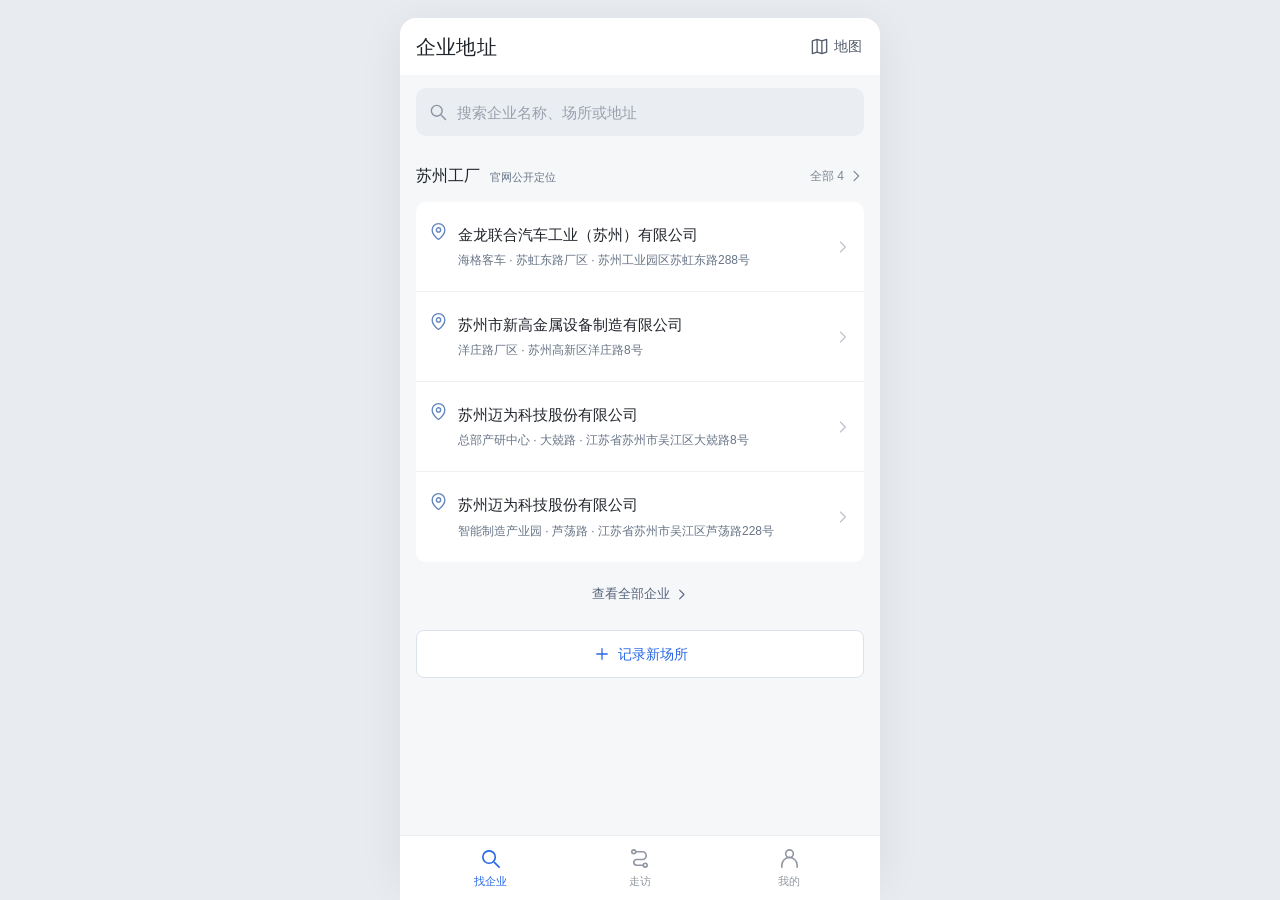
==== commit c76dea18: "Keep bottom navigation flush with viewport on all screen widths" ====
--- a/index.html
+++ b/index.html
@@ -1,6 +1,6 @@
 ﻿<!doctype html>
 <html lang="zh-CN">
-<head><meta charset="UTF-8"><meta name="viewport" content="width=device-width,initial-scale=1,viewport-fit=cover"><meta name="theme-color" content="#ffffff"><title>地址备忘录</title><link rel="stylesheet" href="vendor/leaflet-1.9.4/leaflet.css"><link rel="stylesheet" href="arrival-guide.css?v=20261104-h5-refine1"><link rel="stylesheet" href="user-styles.css?v=20261104-h5-refine1"><link rel="stylesheet" href="position-editor.css?v=20261104-h5-refine1"><link rel="stylesheet" href="h5-refinement.css?v=20261104-h5-refine1"></head>
+<head><meta charset="UTF-8"><meta name="viewport" content="width=device-width,initial-scale=1,viewport-fit=cover"><meta name="theme-color" content="#ffffff"><title>地址备忘录</title><link rel="stylesheet" href="vendor/leaflet-1.9.4/leaflet.css"><link rel="stylesheet" href="arrival-guide.css?v=20261104-h5-refine1"><link rel="stylesheet" href="user-styles.css?v=20261104-bottom-fix1"><link rel="stylesheet" href="position-editor.css?v=20261104-h5-refine1"><link rel="stylesheet" href="h5-refinement.css?v=20261104-h5-refine1"></head>
 <body>
 <svg class="symbols" aria-hidden="true" xmlns="http://www.w3.org/2000/svg"><defs>
 <symbol id="u-search" viewBox="0 0 24 24"><circle cx="10.5" cy="10.5" r="6.5"/><path d="m16 16 5 5"/></symbol><symbol id="u-map" viewBox="0 0 24 24"><path d="m3 5 6-2 6 2 6-2v16l-6 2-6-2-6 2V5ZM9 3v16m6-14v16"/></symbol><symbol id="u-route" viewBox="0 0 24 24"><circle cx="6" cy="5" r="2"/><circle cx="18" cy="19" r="2"/><path d="M8 5h7a4 4 0 0 1 0 8H9a3 3 0 0 0 0 6h7"/></symbol><symbol id="u-user" viewBox="0 0 24 24"><circle cx="12" cy="7" r="4"/><path d="M4 21v-2a8 8 0 0 1 16 0v2"/></symbol><symbol id="u-pin" viewBox="0 0 24 24"><path d="M20 10c0 6-8 12-8 12S4 16 4 10a8 8 0 1 1 16 0Z"/><circle cx="12" cy="10" r="2.7"/></symbol><symbol id="u-arrow" viewBox="0 0 24 24"><path d="m12 4 8 16-8-4-8 4 8-16Z"/></symbol><symbol id="u-plus" viewBox="0 0 24 24"><path d="M12 5v14M5 12h14"/></symbol><symbol id="u-camera" viewBox="0 0 24 24"><path d="M3 7h4l2-3h6l2 3h4v14H3V7Z"/><circle cx="12" cy="13" r="4"/></symbol><symbol id="u-close" viewBox="0 0 24 24"><path d="m6 6 12 12M6 18 18 6"/></symbol><symbol id="u-check" viewBox="0 0 24 24"><path d="m5 12 4 4L19 6"/></symbol><symbol id="u-clock" viewBox="0 0 24 24"><circle cx="12" cy="12" r="9"/><path d="M12 7v5l3 2"/></symbol><symbol id="u-chevron" viewBox="0 0 24 24"><path d="m9 5 7 7-7 7"/></symbol><symbol id="u-back" viewBox="0 0 24 24"><path d="m15 5-7 7 7 7"/></symbol><symbol id="u-more" viewBox="0 0 24 24"><circle cx="5" cy="12" r="1"/><circle cx="12" cy="12" r="1"/><circle cx="19" cy="12" r="1"/></symbol><symbol id="u-lock" viewBox="0 0 24 24"><rect x="5" y="10" width="14" height="11" rx="2"/><path d="M8 10V7a4 4 0 0 1 8 0v3"/></symbol><symbol id="u-info" viewBox="0 0 24 24"><circle cx="12" cy="12" r="9"/><path d="M12 11v6m0-10v1"/></symbol><symbol id="u-trash" viewBox="0 0 24 24"><path d="M4 7h16m-10 4v6m4-6v6M9 7V4h6v3l1 14H8L9 7Z"/></symbol>
--- a/user-styles.css
+++ b/user-styles.css
@@ -1,5 +1,5 @@
 @charset "UTF-8";
-:root{--ink:#20242b;--muted:#858b94;--line:#edf0f3;--blue:#2867e8;--blue-soft:#eef4ff;--surface:#f6f7f9;--nav:calc(64px + env(safe-area-inset-bottom));font-family:-apple-system,BlinkMacSystemFont,"Segoe UI","Microsoft YaHei",sans-serif;color:var(--ink);font-synthesis:none}
+:root{--ink:#20242b;--muted:#858b94;--line:#edf0f3;--blue:#2867e8;--blue-soft:#eef4ff;--surface:#f6f7f9;--nav:calc(65px + env(safe-area-inset-bottom));font-family:-apple-system,BlinkMacSystemFont,"Segoe UI","Microsoft YaHei",sans-serif;color:var(--ink);font-synthesis:none}
 *{box-sizing:border-box}body{margin:0;background:#e8ebef;font-size:15px;line-height:1.5}button,input,textarea,select{font:inherit;color:inherit}button,a{-webkit-tap-highlight-color:transparent}button{cursor:pointer;border:0;background:none;min-height:44px}button:disabled{color:#bec3cb!important;cursor:default}button:focus-visible,a:focus-visible,input:focus-visible,textarea:focus-visible{outline:2px solid var(--blue);outline-offset:2px}input,textarea{font-size:16px}button svg,a svg{flex-shrink:0}svg{width:22px;height:22px;fill:none;stroke:currentColor;stroke-width:1.7;stroke-linecap:round;stroke-linejoin:round;vertical-align:middle}.symbols{position:absolute;width:0;height:0;overflow:hidden}[hidden]{display:none!important}h1,h2,h3,p{margin:0}h2{font-size:17px;line-height:1.5}small{font-size:12px}.muted{color:var(--muted)}.sr-only{position:absolute;width:1px;height:1px;overflow:hidden;clip:rect(0,0,0,0)}
 .phone-app{width:100%;max-width:480px;min-height:100dvh;margin:auto;background:var(--surface);position:relative}.user-topbar{height:58px;background:white;display:flex;align-items:center;justify-content:space-between;padding:0 16px;position:sticky;top:0;z-index:20;border-bottom:1px solid #f5f6f7}.page-heading{display:flex;align-items:center;gap:4px;min-width:0}.page-heading h1{font-size:20px;font-weight:650;letter-spacing:.2px}.page-heading>.icon-button{margin-left:-12px}.header-action{display:flex;gap:5px;align-items:center;padding:0 2px;color:#545d6c;font-size:14px}.header-action svg{width:19px;height:19px}.icon-button{display:inline-flex;align-items:center;justify-content:center;padding:10px;min-width:44px;min-height:44px;color:#79818e;border-radius:8px}.icon-button.is-added{color:var(--blue)}.icon-button:active{background:#eff2f6}#user-content{padding:0 16px calc(var(--nav) + 24px);min-height:calc(100dvh - 58px)}#user-content.has-dock{padding-bottom:calc(var(--nav) + 104px)}
 .user-tabbar{position:fixed;bottom:0;left:50%;transform:translateX(-50%);width:100%;max-width:480px;min-height:var(--nav);padding:5px 16px calc(5px + env(safe-area-inset-bottom));display:flex;background:#fff;border-top:1px solid var(--line);z-index:30}.user-tabbar button{flex:1;position:relative;display:flex;flex-direction:column;align-items:center;justify-content:center;gap:3px;color:#9197a0;font-size:11px;min-height:54px}.user-tabbar button svg{width:23px;height:23px}.user-tabbar .active{color:var(--blue);font-weight:600}.user-tabbar b{position:absolute;top:3px;left:calc(50% + 8px);font-size:10px;color:#fff;background:#ef7557;min-width:16px;height:16px;line-height:16px;border-radius:8px;padding:0 4px}
@@ -11,7 +11,7 @@
 dialog#user-modal{border:0;background:#fff;color:var(--ink);padding:0;width:100%;max-width:480px;margin:auto auto 0;max-height:88dvh;border-radius:18px 18px 0 0;box-shadow:0 -3px 30px #1a2d4512;overflow:hidden;position:fixed;inset:auto 0 0}dialog#user-modal[open]{display:flex;flex-direction:column}#user-modal::backdrop{background:#15213355;backdrop-filter:none}.modal-head{padding:13px 12px 9px 20px;display:flex;justify-content:space-between;align-items:center;flex-shrink:0;border-bottom:1px solid #f4f5f7}.modal-head h2{font-size:17px;font-weight:600}.modal-head .top-icon{min-width:44px;min-height:44px;display:grid;place-items:center;color:#9da5b1}.modal-head .top-icon svg{width:20px}.eyebrow{display:none}#user-modal-body{padding:16px 20px max(20px,env(safe-area-inset-bottom));overflow-y:auto;overscroll-behavior:contain}#user-modal.modal-screen{height:100dvh;max-height:100dvh;border-radius:0;top:0;bottom:0;margin:0 auto}#user-modal.modal-screen .modal-head{min-height:58px}#user-modal.modal-screen #user-modal-body{flex:1;min-height:0;padding-top:0;background:var(--surface)}fieldset{border:0;padding:0;margin:0 0 22px}legend{font-size:14px;font-weight:500;margin-bottom:12px;padding:0;width:100%;display:flex;justify-content:space-between;gap:4px}legend small{font-size:11px;color:#9da6b4;font-weight:400;align-self:center}.choice-grid{display:grid;grid-template-columns:repeat(3,minmax(0,1fr));gap:8px}.tags-grid{grid-template-columns:repeat(2,minmax(0,1fr))}.choice{position:relative;display:block;cursor:pointer;min-width:0}.choice input{position:absolute;opacity:0;width:100%;height:100%;margin:0}.choice span{display:flex;align-items:center;justify-content:center;min-height:44px;background:#f4f6f9;border:1px solid transparent;border-radius:7px;font-size:13px;color:#798394;padding:7px 3px}.choice input:checked+span{border-color:#adC7fc;background:var(--blue-soft);color:var(--blue)}.choice input:focus-visible+span{outline:2px solid var(--blue)}.sheet-actions{display:flex;gap:10px;margin-top:16px}.sheet-actions>.primary,.sheet-actions>.danger-button{flex:1}.sheet-actions>.plain-button{background:#f3f5f8;color:#8d97a6;min-width:90px}.sheet-note{color:#9da6b3;font-size:12px;line-height:1.8;margin-top:13px}.navigation-place h3{font-size:16px;font-weight:600}.navigation-place p{font-size:13px;color:#929caa;margin-top:6px;line-height:1.7}.navigation-caution{font-size:12px;color:#b18b4b;background:#fff8e9;border-radius:6px;padding:9px 11px;margin-top:13px}.provider-list{margin-top:14px}.provider-list>button{width:100%;display:flex;align-items:center;gap:13px;min-height:66px;border-bottom:1px solid var(--line);text-align:left;padding:9px 2px}.provider-list>button>span:nth-child(2){flex:1}.provider-list>button small{font-size:11px;color:#9aa5b4;display:block;margin-top:3px}.provider-list>button>svg{width:16px;color:#b9c1cd}.provider-icon{width:34px;height:34px;display:grid;place-items:center;background:#eef4ff;border-radius:9px;font-size:15px;color:#5f85cb}.provider-icon.provider-1{background:#fef0ec;color:#e17f60}.provider-icon.provider-2{background:#eef8f4;color:#6ca88e}.provider-status{font-size:12px;color:#8c98a9;margin-top:14px}.external-map-link{display:flex;align-items:center;justify-content:center;gap:6px;border-radius:8px;background:var(--blue-soft);color:var(--blue);padding:11px;font-size:14px;margin-top:8px;text-decoration:none}.external-map-link svg{width:17px}.option-list>button{display:flex;align-items:center;gap:11px;width:100%;border-bottom:1px solid var(--line);min-height:58px;text-align:left;font-size:15px;padding:9px 0}.option-list>button:last-child{border:0}.option-list>button>span{flex:1}.option-list>button>svg:first-child{width:19px;color:#8c99ac}.option-list>button>svg:last-child{margin-left:auto;width:16px;color:#abb5c4}.sheet-place-name{font-size:13px;color:#929eae;margin-bottom:10px}.confirm-copy{font-size:14px;line-height:1.9;color:#7b879a}.form-error{font-size:13px;color:#bb5b4b;background:#fff0eb;padding:10px;border-radius:6px;margin:12px 0;white-space:pre-wrap}
 .info-heading{padding:21px 0}.info-heading h3{font-size:17px;font-weight:600}.info-heading p{font-size:13px;color:#8b97a8;margin:6px 0 10px}.info-section{background:#fff;border-radius:10px;padding:14px;margin-bottom:16px}.info-section h3,.info-section legend{font-size:14px;font-weight:500;padding:0;margin:0 0 13px}.info-section legend{float:left;width:100%}.info-section .choice-grid{clear:both}.line-field{display:flex;align-items:center;gap:12px;border-bottom:1px solid var(--line);min-height:53px}.line-field:last-child{border-bottom:0}.line-field>span{font-size:14px;color:#939eae;width:38px;flex-shrink:0}.line-field input{border:0;outline:0;min-width:0;flex:1;width:100%;background:none;font-size:15px;padding:12px 0}.line-field input::placeholder{color:#c0c6d0}#place-info-form>.primary{width:100%}.comments-section{padding-top:27px}.comments-section>h3{font-size:16px;font-weight:600;margin-bottom:15px}.comments-section>h3 small{font-weight:400;color:#99a4b3;font-size:12px;margin-left:3px}#comment-form{background:#fff;border-radius:10px;padding:12px}#comment-form textarea{width:100%;min-height:90px;border:0;resize:vertical;background:#fff;outline:none;line-height:1.7;font-size:15px}#comment-form textarea::placeholder{color:#b3bbc7}#comment-form>div{display:flex;align-items:center;justify-content:space-between}#comment-form small{color:#afb7c3;font-size:11px}#comment-form .plain-button{color:var(--blue);font-size:14px;padding-right:0}.comment-entry{padding:19px 0;border-bottom:1px solid #e7ebf1}.comment-entry header{display:flex;justify-content:space-between;gap:8px;align-items:center}.comment-entry b{font-size:13px;font-weight:500;color:#69778d}.comment-entry time{font-size:11px;color:#a1adbc}.comment-entry p{font-size:14px;color:#758296;margin-top:8px;white-space:pre-wrap;overflow-wrap:anywhere;line-height:1.8}
 .user-toast{position:fixed;left:50%;bottom:calc(var(--nav) + 26px);transform:translateX(-50%);background:#253044ed;color:#fff;border-radius:9px;padding:12px 18px;font-size:13px;line-height:1.6;max-width:min(400px,calc(100% - 40px));text-align:center;z-index:200;pointer-events:none;width:max-content;white-space:normal}#arrival-dialog{max-width:480px!important;font-family:inherit!important}#arrival-dialog .ag-primary{background:var(--blue)}#arrival-dialog .ag-submit .ag-primary{background:#ffdf47}#arrival-dialog .ag-text{font-size:13px}.ag-bar{grid-template-columns:86px 1fr 86px}.ag-bar>button:last-child{justify-self:end}.ag-bar [data-ag="more"]{min-width:48px}.ag-bar [data-ag="more"] svg{width:21px;height:21px}
-@media(min-width:521px){body{padding:18px 0}.phone-app{min-height:calc(100dvh - 36px);box-shadow:0 8px 45px #14203312;border-radius:16px;overflow:clip}.user-tabbar{bottom:18px;border-radius:0 0 16px 16px}.route-dock{bottom:calc(var(--nav) + 18px)}.user-topbar{border-radius:16px 16px 0 0}#user-content{min-height:calc(100dvh - 94px)}dialog#user-modal{bottom:18px;max-height:calc(100dvh - 48px)}#user-modal.modal-screen{top:12px;bottom:12px;height:calc(100dvh - 24px);max-height:calc(100dvh - 24px);border-radius:10px;margin:auto}.map-surface{height:calc(100dvh - 94px - var(--nav))}.user-toast{bottom:calc(var(--nav) + 44px)}}
+@media(min-width:521px){body{padding:18px 0}.phone-app{min-height:calc(100dvh - 36px);box-shadow:0 8px 45px #14203312;border-radius:16px;overflow:clip}.user-tabbar{bottom:0;border-radius:0}.route-dock{bottom:var(--nav)}.user-topbar{border-radius:16px 16px 0 0}#user-content{min-height:calc(100dvh - 94px)}dialog#user-modal{bottom:18px;max-height:calc(100dvh - 48px)}#user-modal.modal-screen{top:12px;bottom:12px;height:calc(100dvh - 24px);max-height:calc(100dvh - 24px);border-radius:10px;margin:auto}.map-surface{height:calc(100dvh - 94px - var(--nav))}.user-toast{bottom:calc(var(--nav) + 44px)}}
 @media(max-width:370px){.result-tags{max-width:104px}.result-tags span{font-size:10px}.result-actions .icon-button{min-width:32px;padding:8px 6px}.compact-primary{font-size:12px;padding:0 9px}.route-controls .icon-button{min-width:28px;padding:10px 5px}.route-item{gap:7px;padding-left:10px}.route-place b{font-size:13px}}
 :root{font-family:"Microsoft YaHei UI","Microsoft YaHei","PingFang SC",-apple-system,BlinkMacSystemFont,"Segoe UI",sans-serif}
 .info-block{background:#fff;border-radius:10px;margin-bottom:14px;padding:0 14px 15px}.info-block h2,.comments-section .section-heading h2{font-size:14px;font-weight:500}.info-block .text-button,.comments-section .text-button{color:var(--blue);font-size:12px}.contact-summary{display:flex;align-items:center;justify-content:space-between;gap:8px;font-size:15px;min-height:38px}.contact-summary a{font-size:13px;color:var(--blue);text-decoration:none;display:inline-flex;align-items:center;gap:6px;min-height:44px}.contact-summary a svg{width:16px;height:16px}.contact-summary small{color:#a2adbc}.info-tags{display:flex;gap:7px;flex-wrap:wrap}.info-tags span{font-size:12px;color:#77879f;background:#f2f5f9;padding:4px 9px;border-radius:5px}.info-tags small{color:#a2adbc}.comments-section:has(.section-heading){padding-top:4px}.info-block+.comments-section{margin-top:2px}.leave-overlay{position:absolute;inset:0;background:#14213955;display:grid;place-items:center;padding:24px;z-index:10}.leave-overlay section{background:#fff;border-radius:14px;padding:22px;width:100%;max-width:320px}.leave-overlay h3{font-size:17px;font-weight:600}.leave-overlay p{font-size:14px;color:#8b97aa;margin:12px 0 20px}.leave-overlay section>div{display:flex;gap:8px}.leave-overlay button{font-size:14px;flex:1;padding:10px}.leave-overlay .plain-button{background:#f1f4f8}.route-controls .icon-button,.result-actions .icon-button{min-width:44px;min-height:44px;padding:10px}.route-controls{flex-shrink:0}
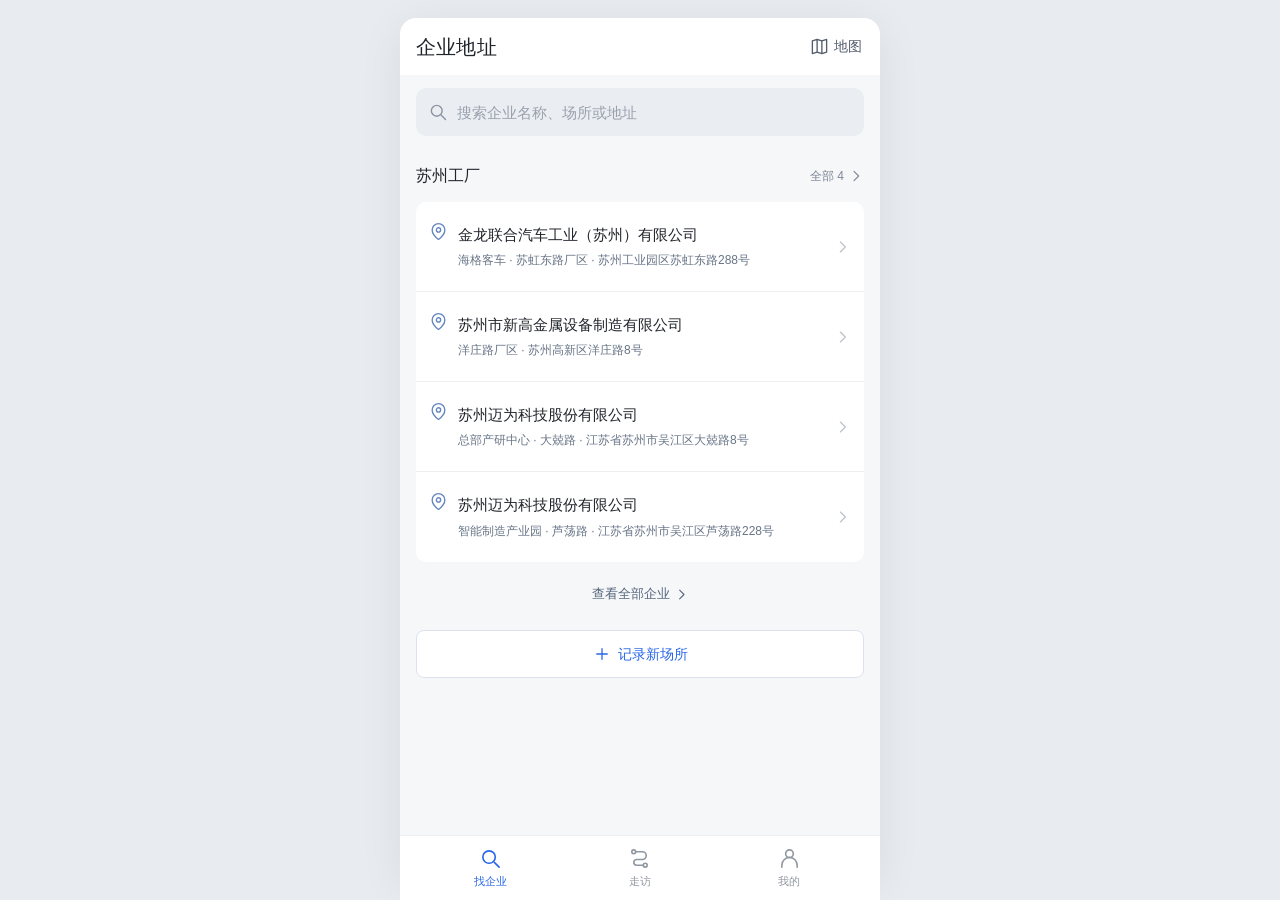
==== commit aeffdd34: "Use native map apps only and simplify mobile copy" ====
--- a/index.html
+++ b/index.html
@@ -1,6 +1,6 @@
-﻿<!doctype html>
+<!doctype html>
 <html lang="zh-CN">
-<head><meta charset="UTF-8"><meta name="viewport" content="width=device-width,initial-scale=1,viewport-fit=cover"><meta name="theme-color" content="#ffffff"><title>地址备忘录</title><link rel="stylesheet" href="vendor/leaflet-1.9.4/leaflet.css"><link rel="stylesheet" href="arrival-guide.css?v=20261104-h5-refine1"><link rel="stylesheet" href="user-styles.css?v=20261104-bottom-fix1"><link rel="stylesheet" href="position-editor.css?v=20261104-h5-refine1"><link rel="stylesheet" href="h5-refinement.css?v=20261104-h5-refine1"></head>
+<head><meta charset="UTF-8"><meta name="viewport" content="width=device-width,initial-scale=1,viewport-fit=cover"><meta name="theme-color" content="#ffffff"><title>地址备忘录</title><link rel="stylesheet" href="vendor/leaflet-1.9.4/leaflet.css"><link rel="stylesheet" href="arrival-guide.css?v=20261111-native-clean2"><link rel="stylesheet" href="user-styles.css?v=20261111-native-clean2"><link rel="stylesheet" href="position-editor.css?v=20261111-native-clean2"><link rel="stylesheet" href="h5-refinement.css?v=20261111-native-clean2"></head>
 <body>
 <svg class="symbols" aria-hidden="true" xmlns="http://www.w3.org/2000/svg"><defs>
 <symbol id="u-search" viewBox="0 0 24 24"><circle cx="10.5" cy="10.5" r="6.5"/><path d="m16 16 5 5"/></symbol><symbol id="u-map" viewBox="0 0 24 24"><path d="m3 5 6-2 6 2 6-2v16l-6 2-6-2-6 2V5ZM9 3v16m6-14v16"/></symbol><symbol id="u-route" viewBox="0 0 24 24"><circle cx="6" cy="5" r="2"/><circle cx="18" cy="19" r="2"/><path d="M8 5h7a4 4 0 0 1 0 8H9a3 3 0 0 0 0 6h7"/></symbol><symbol id="u-user" viewBox="0 0 24 24"><circle cx="12" cy="7" r="4"/><path d="M4 21v-2a8 8 0 0 1 16 0v2"/></symbol><symbol id="u-pin" viewBox="0 0 24 24"><path d="M20 10c0 6-8 12-8 12S4 16 4 10a8 8 0 1 1 16 0Z"/><circle cx="12" cy="10" r="2.7"/></symbol><symbol id="u-arrow" viewBox="0 0 24 24"><path d="m12 4 8 16-8-4-8 4 8-16Z"/></symbol><symbol id="u-plus" viewBox="0 0 24 24"><path d="M12 5v14M5 12h14"/></symbol><symbol id="u-camera" viewBox="0 0 24 24"><path d="M3 7h4l2-3h6l2 3h4v14H3V7Z"/><circle cx="12" cy="13" r="4"/></symbol><symbol id="u-close" viewBox="0 0 24 24"><path d="m6 6 12 12M6 18 18 6"/></symbol><symbol id="u-check" viewBox="0 0 24 24"><path d="m5 12 4 4L19 6"/></symbol><symbol id="u-clock" viewBox="0 0 24 24"><circle cx="12" cy="12" r="9"/><path d="M12 7v5l3 2"/></symbol><symbol id="u-chevron" viewBox="0 0 24 24"><path d="m9 5 7 7-7 7"/></symbol><symbol id="u-back" viewBox="0 0 24 24"><path d="m15 5-7 7 7 7"/></symbol><symbol id="u-more" viewBox="0 0 24 24"><circle cx="5" cy="12" r="1"/><circle cx="12" cy="12" r="1"/><circle cx="19" cy="12" r="1"/></symbol><symbol id="u-lock" viewBox="0 0 24 24"><rect x="5" y="10" width="14" height="11" rx="2"/><path d="M8 10V7a4 4 0 0 1 8 0v3"/></symbol><symbol id="u-info" viewBox="0 0 24 24"><circle cx="12" cy="12" r="9"/><path d="M12 11v6m0-10v1"/></symbol><symbol id="u-trash" viewBox="0 0 24 24"><path d="M4 7h16m-10 4v6m4-6v6M9 7V4h6v3l1 14H8L9 7Z"/></symbol>
@@ -18,13 +18,13 @@
 <symbol id="u-phone" viewBox="0 0 24 24"><path d="M6 3h3l2 5-3 2a14 14 0 0 0 6 6l2-3 5 2v3a3 3 0 0 1-3 3C9 20 4 15 3 6a3 3 0 0 1 3-3Z"/></symbol>
 </defs></svg>
 <div class="phone-app">
-  <header class="user-topbar"><div class="user-brand"><span class="brand-pin"><svg><use href="#u-pin"/></svg></span><span>地址备忘录<small>现场地址记录</small></span></div><button class="top-icon" data-action="guide" aria-label="使用说明"><svg><use href="#u-info"/></svg></button></header>
+  <header class="user-topbar"><div class="user-brand"><span class="brand-pin"><svg><use href="#u-pin"/></svg></span><span>地址备忘录</span></div><button class="top-icon" data-action="guide" aria-label="使用说明"><svg><use href="#u-info"/></svg></button></header>
   <main id="user-content" tabindex="-1"></main>
   <nav class="user-tabbar" aria-label="主要导航"><button data-page="home" class="active"><svg><use href="#u-search"/></svg><span>找企业</span></button><button data-page="route"><svg><use href="#u-route"/></svg><span>走访</span><b id="user-route-count" hidden>0</b></button><button data-page="mine"><svg><use href="#u-user"/></svg><span>我的</span></button></nav>
 </div>
-<dialog id="user-modal"><div class="modal-head"><div><span class="eyebrow" id="user-modal-kicker">地址备忘录</span><h2 id="user-modal-title"></h2></div><button class="top-icon" data-action="close-modal" aria-label="关闭"><svg><use href="#u-close"/></svg></button></div><div id="user-modal-body"></div></dialog>
+<dialog id="user-modal"><div class="modal-head"><div><h2 id="user-modal-title"></h2></div><button class="top-icon" data-action="close-modal" aria-label="关闭"><svg><use href="#u-close"/></svg></button></div><div id="user-modal-body"></div></dialog>
 <aside id="user-detail" class="user-detail" hidden tabindex="-1" role="dialog" aria-modal="true"></aside><div id="user-backdrop" class="user-backdrop" hidden></div><div id="user-toast" class="user-toast" hidden role="status" aria-live="polite"></div><input id="user-photo-file" type="file" accept="image/jpeg,image/png,image/webp" hidden>
-<script src="vendor/leaflet-1.9.4/leaflet.js"></script><script src="core.js"></script><script src="maps.js"></script><script src="guide-core.js"></script><script src="user-data.js?v=20261104-h5-refine1"></script><script src="factory-data.js?v=20261104-h5-refine1"></script><script src="location-map.js?v=20261104-h5-refine1"></script><script src="position-editor.js?v=20261104-h5-refine1"></script><script src="arrival-guide.js?v=20261104-h5-refine1"></script><script src="user-app.js?v=20261104-h5-refine1"></script>
+<script src="vendor/leaflet-1.9.4/leaflet.js"></script><script src="core.js"></script><script src="maps.js"></script><script src="guide-core.js"></script><script src="user-data.js?v=20261111-native-clean2"></script><script src="factory-data.js?v=20261111-native-clean2"></script><script src="location-map.js?v=20261111-native-clean2"></script><script src="position-editor.js?v=20261111-native-clean2"></script><script src="arrival-guide.js?v=20261111-native-clean2"></script><script src="user-app.js?v=20261111-native-clean2"></script>
 </body></html>
 
 
